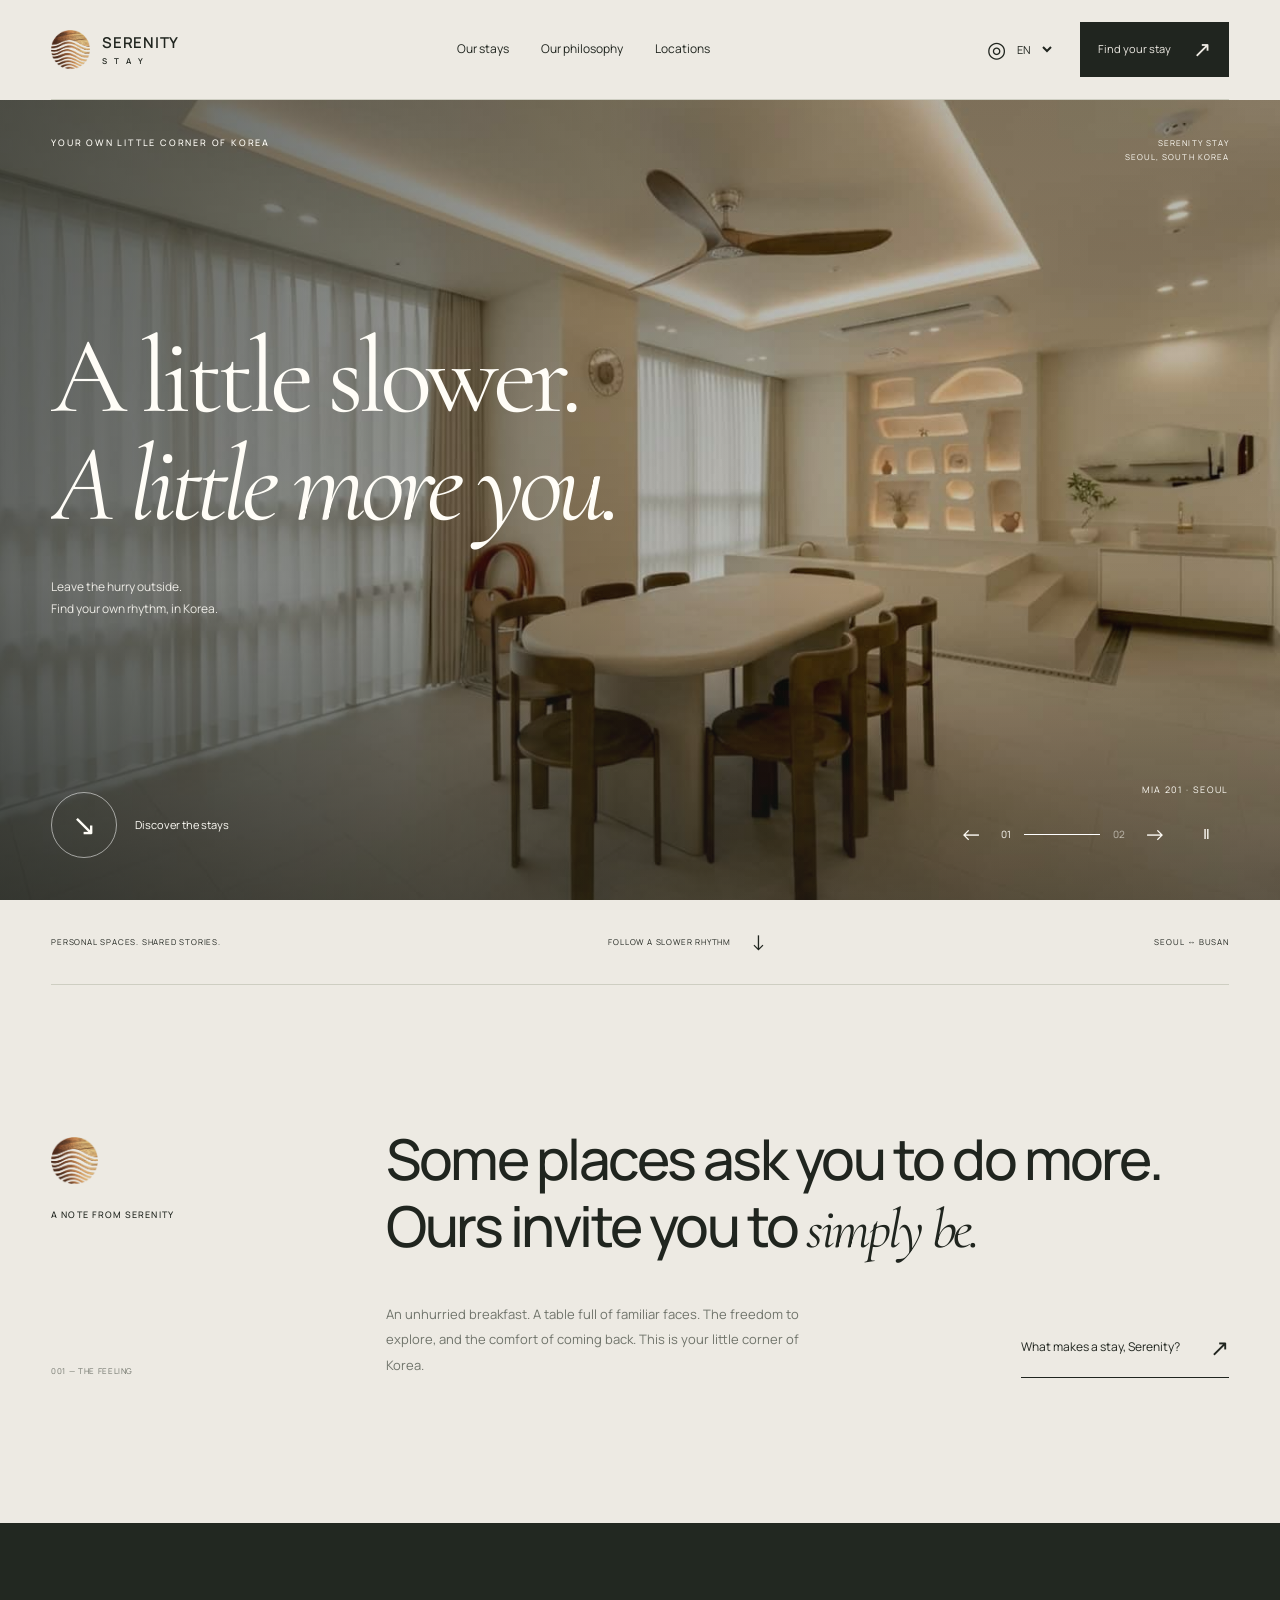
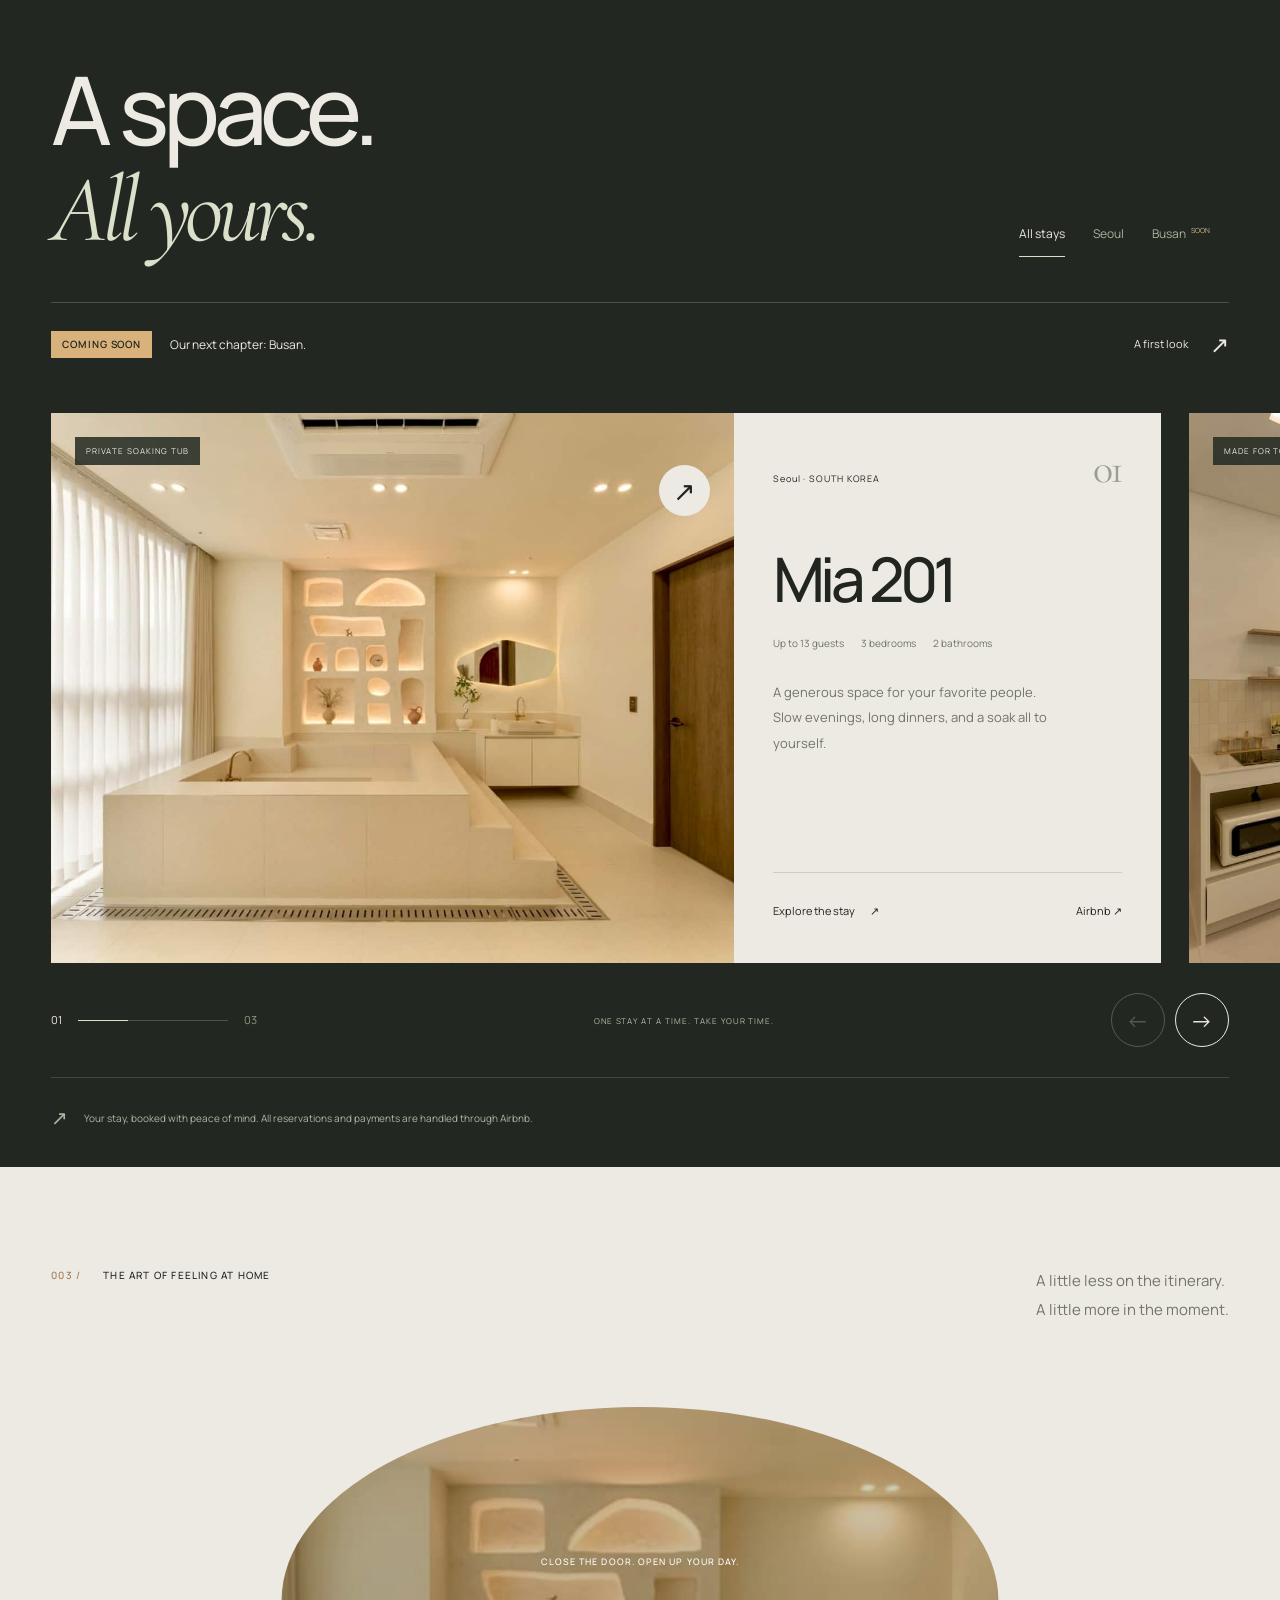
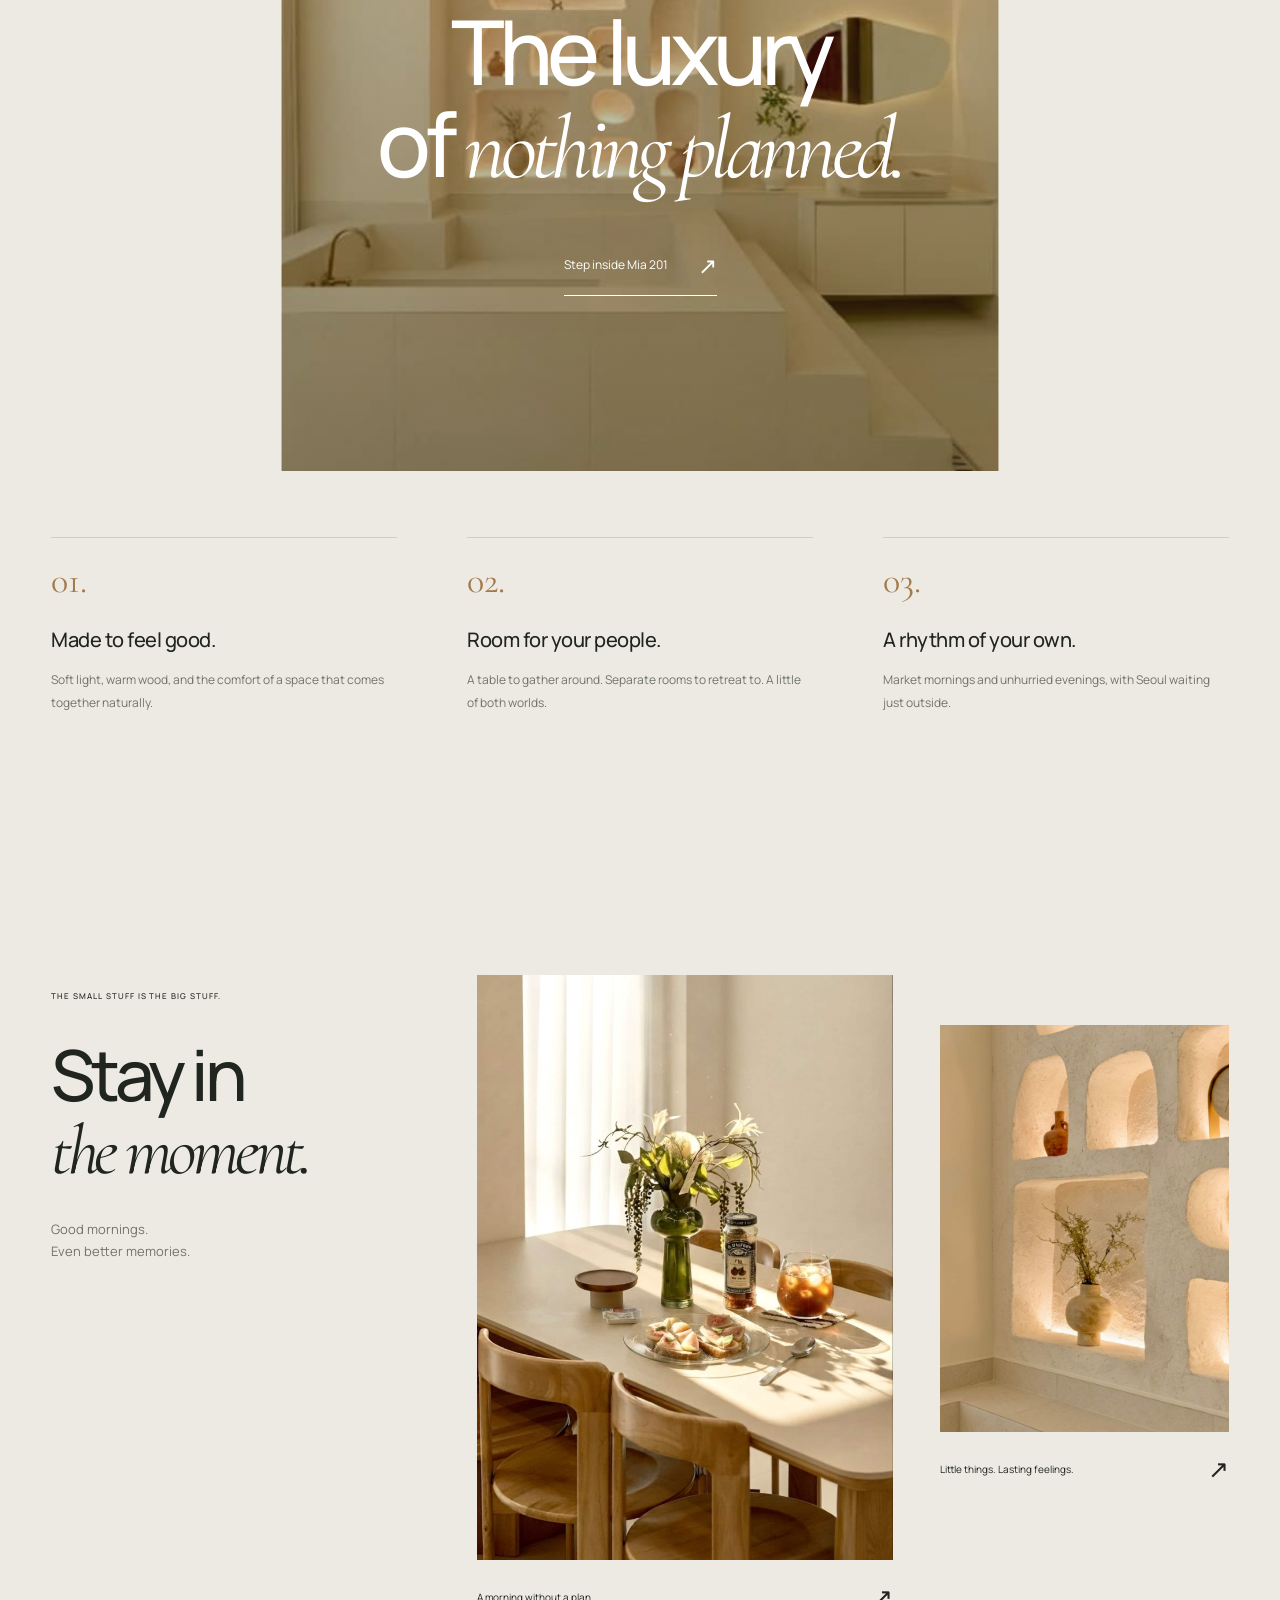
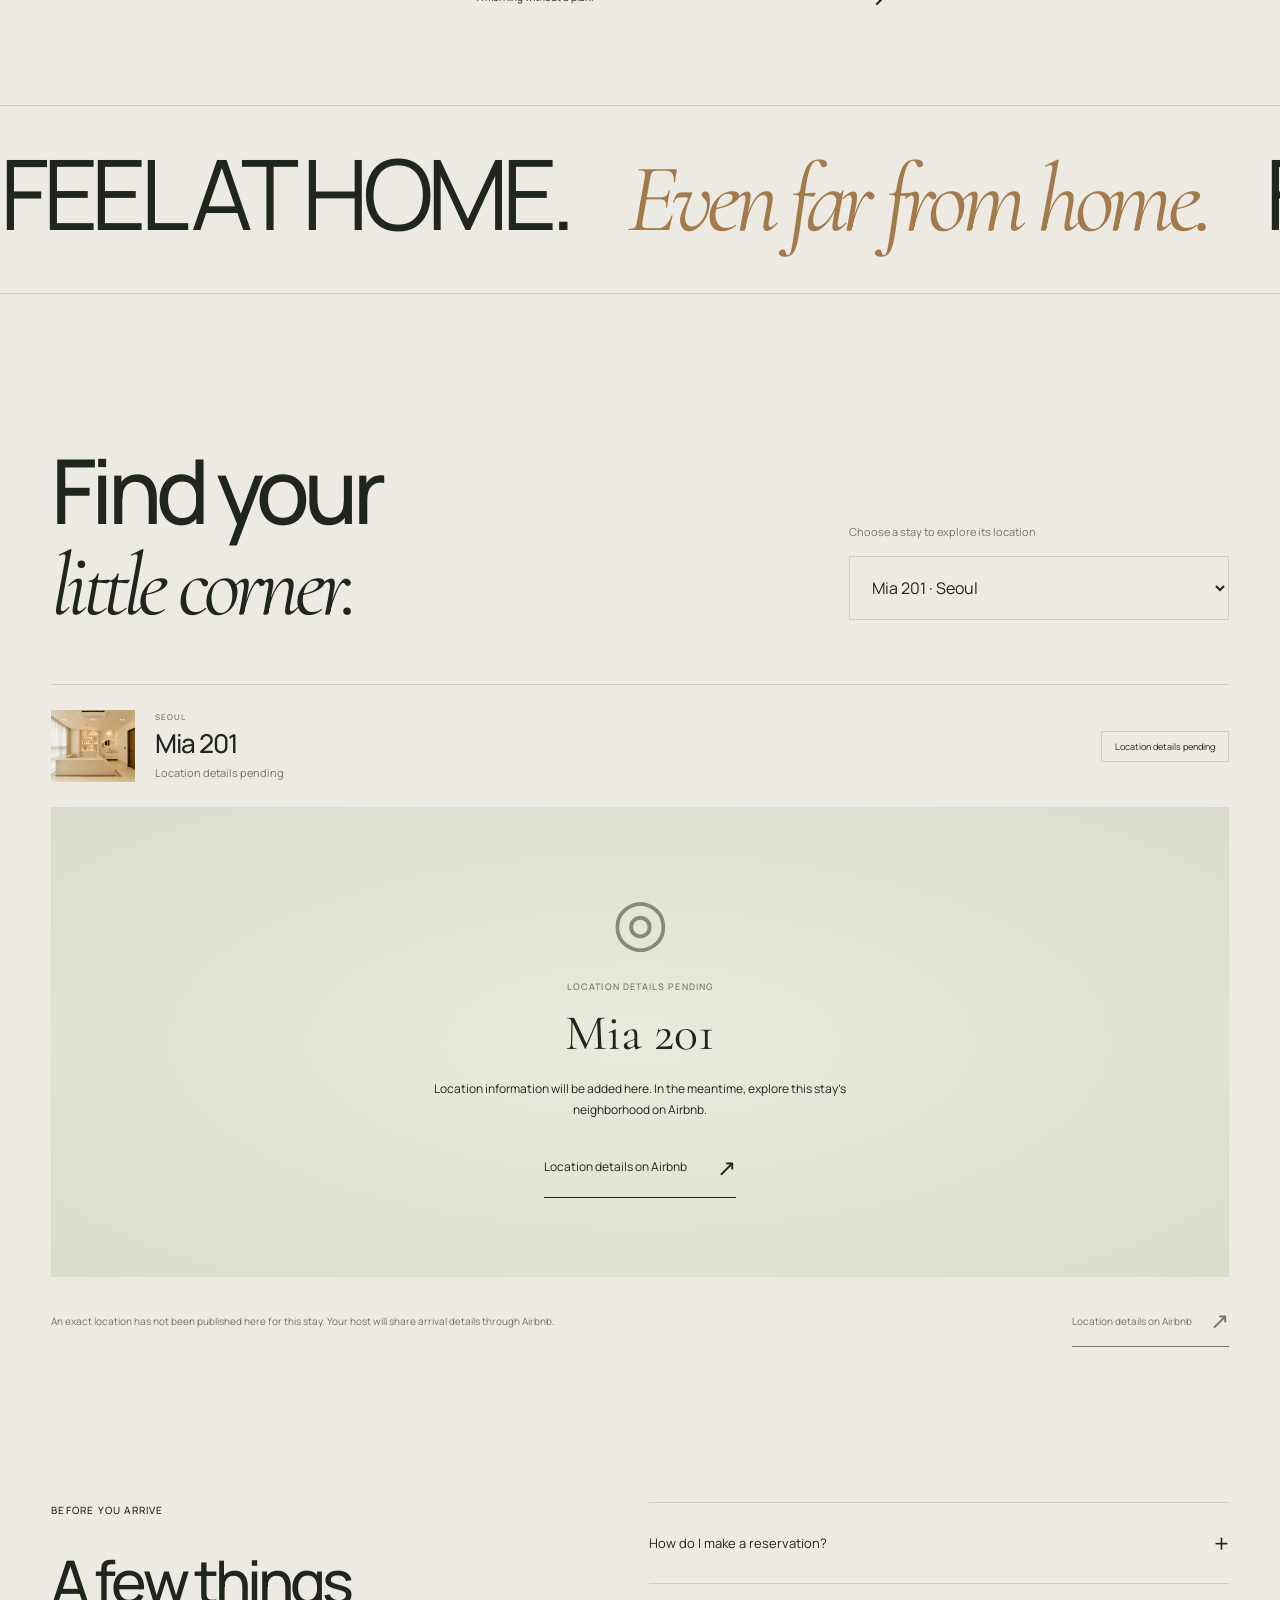
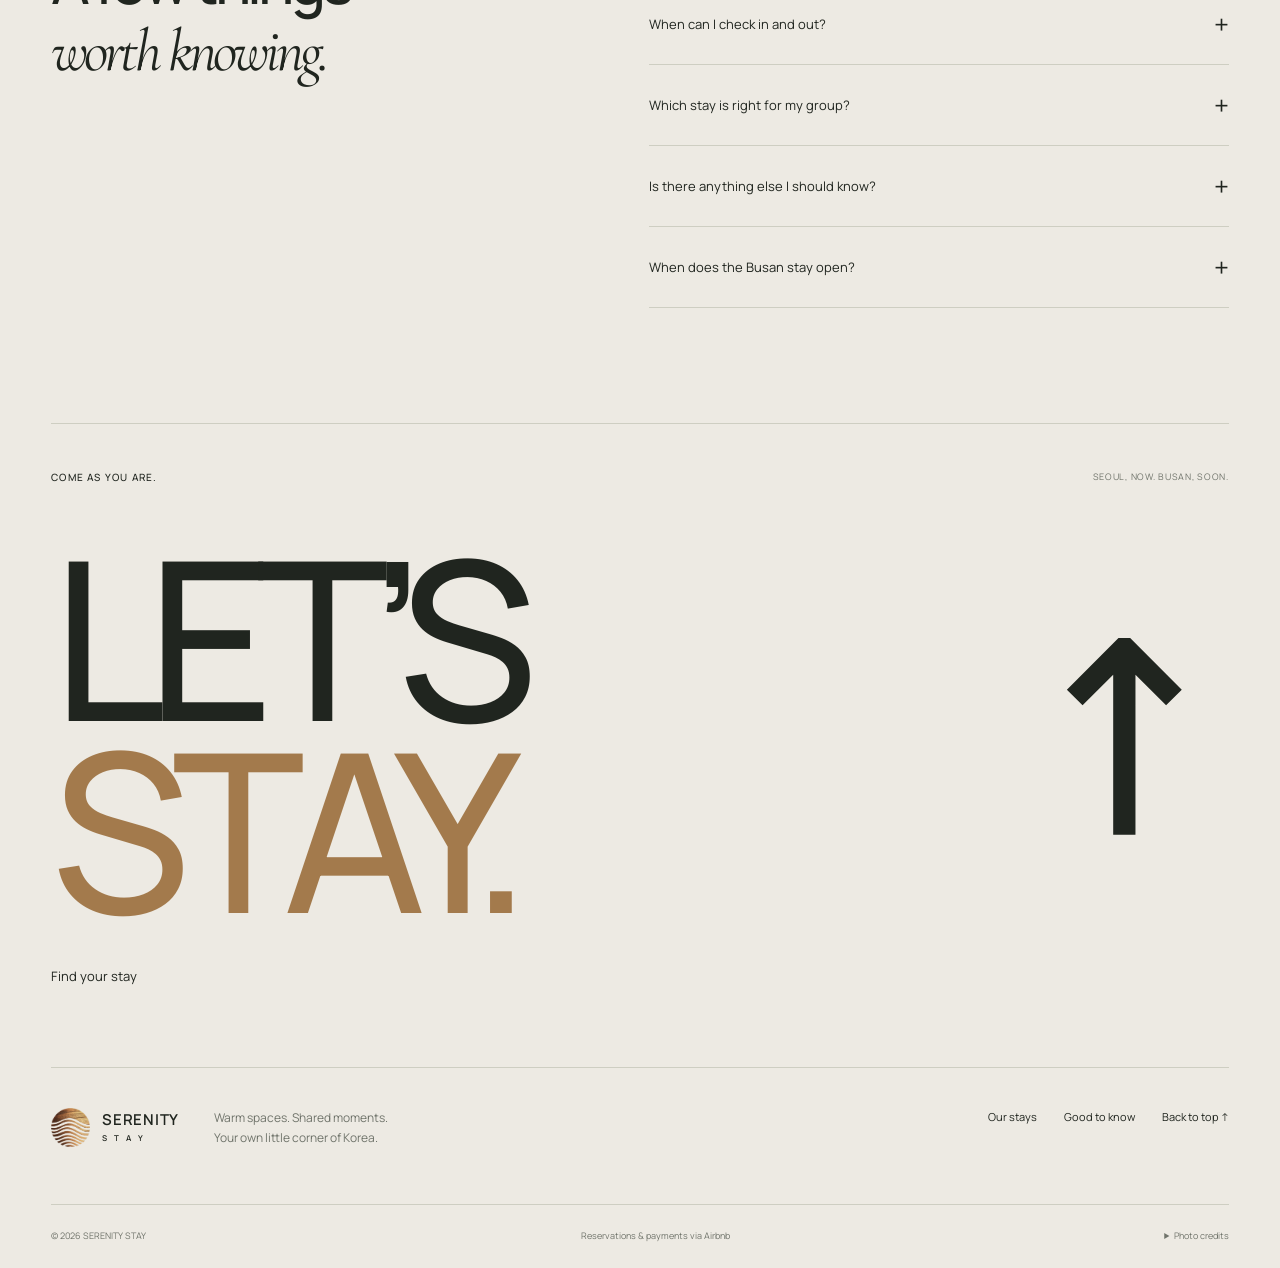
==== sample-02-serenity/index.html @ 78537a10 "샘플2" ====
<!doctype html>
<html lang="en">
<head>
  <meta charset="utf-8">
  <meta name="viewport" content="width=device-width, initial-scale=1">
  <meta name="theme-color" content="#edeae3">
  <title>Serenity Stay — A slower side of Korea</title>
  <meta name="description" content="Thoughtfully composed stays in Seoul. Discover Serenity Stay Mia 201 and Mia 202, with a new chapter in Busan coming soon. Book through Airbnb.">
  <meta property="og:title" content="Serenity Stay — A slower side of Korea">
  <meta property="og:description" content="Warm spaces. Shared moments. Your own little corner of Korea.">
  <meta property="og:type" content="website">
  <link rel="icon" type="image/png" href="assets/logo-wood.png">
  <link rel="stylesheet" href="assets/fonts.css">
  <link rel="stylesheet" href="styles.css?v=4">
  <link rel="preload" as="image" href="assets/mia-201-02.jpg" fetchpriority="high">
  <script src="content.js?v=4" defer></script>
  <script src="app.js?v=4" defer></script>
</head>
<body>
  <a class="skip-link" href="#main" data-i18n="skip">Skip to content</a>
  <header class="site-header shell">
    <a class="brand" href="#" aria-label="Serenity Stay home">
      <img src="assets/logo-wood.png" alt="" width="45" height="45">
      <span>SERENITY<span class="brand-sub">S T A Y</span></span>
    </a>
    <nav class="desktop-nav" aria-label="Main navigation">
      <a href="#stays" data-i18n="navStays">Our stays</a>
      <a href="#philosophy" data-i18n="navStory">Our philosophy</a>
      <a href="#neighborhood" data-i18n="navArea">The neighborhood</a>
    </nav>
    <div class="header-actions">
      <label class="language-switch"><span class="sr-only" data-i18n="language">Language</span><span aria-hidden="true">◎</span><select id="language" aria-label="Language"><option value="en">EN</option><option value="zh">中文</option><option value="ko">KR</option></select></label>
      <a class="button button-dark header-book" href="#stays"><span data-i18n="findStay">Find your stay</span><span aria-hidden="true">↗</span></a>
      <button class="menu-toggle icon-button" aria-expanded="false" aria-controls="mobile-nav" data-i18n-aria="menu" aria-label="Open navigation"><span></span><span></span></button>
    </div>
  </header>
  <nav id="mobile-nav" class="mobile-nav shell" aria-label="Mobile navigation" hidden>
    <a href="#stays" data-i18n="navStays">Our stays</a><a href="#philosophy" data-i18n="navStory">Our philosophy</a><a href="#neighborhood" data-i18n="navArea">The neighborhood</a><a href="#questions" data-i18n="navInfo">Good to know</a>
  </nav>
  <main id="main">
    <section class="hero" data-scroll="hero" aria-label="Welcome to Serenity Stay" aria-roledescription="carousel">
      <div class="hero-stage">
        <div class="hero-media" id="hero-media"><img class="hero-image is-active" src="assets/mia-201-02.jpg" alt="Mia 201 dining room" width="1440" height="960" fetchpriority="high"></div>
        <div class="hero-shade" aria-hidden="true"></div>
        <div class="hero-content shell">
          <div class="hero-topline"><p class="eyebrow" data-i18n="heroLabel">YOUR OWN LITTLE CORNER OF KOREA</p><span class="hero-edition">SERENITY STAY<br>SEOUL, SOUTH KOREA</span></div>
          <div class="hero-copy"><h1 data-i18n="heroTitle"><span class="hero-line"><span>A little slower.</span></span><span class="hero-line"><span><em>A little more you.</em></span></span></h1><p data-i18n="heroIntro">Leave the hurry outside.<br>Find your own rhythm, in Korea.</p></div>
          <div class="hero-bottom"><a class="round-link" href="#stays"><span class="round-arrow" aria-hidden="true">↘</span><span data-i18n="exploreStays">Discover the stays</span></a><div class="hero-caption"><span class="hero-place" id="hero-place">MIA 201 · SEOUL</span><div class="hero-controls"><button id="hero-prev" class="icon-button" data-i18n-aria="previous" aria-label="Previous photograph">←</button><span class="slide-count"><span id="hero-current">01</span><span class="slide-line" aria-hidden="true"><span id="hero-progress"></span></span><span id="hero-total">02</span></span><button id="hero-next" class="icon-button" data-i18n-aria="next" aria-label="Next photograph">→</button><button id="hero-pause" class="icon-button pause-button" aria-label="Pause slideshow" aria-pressed="false">Ⅱ</button></div></div></div>
        </div>
      </div>
      <div class="hero-baseline shell"><span data-i18n="heroFootnote">PERSONAL SPACES. SHARED STORIES.</span><a class="scroll-cue" href="#welcome"><span data-i18n="scroll">FOLLOW A SLOWER RHYTHM</span><span aria-hidden="true">↓</span></a><span>SEOUL ↔ BUSAN</span></div>
    </section>

    <section id="welcome" class="introduction shell" data-scroll="reading">
      <div class="intro-index"><img src="assets/logo-wood.png" alt="" width="50" height="50"><p class="eyebrow" data-i18n="welcomeLabel">A NOTE FROM SERENITY</p><span class="fine-index">001 — THE FEELING</span></div>
      <div><h2 class="reading-title" data-i18n="welcomeTitle">Some places ask you to do more.<br>Ours invite you to <em>simply be.</em></h2><div class="intro-bottom reveal"><p data-i18n="welcomeCopy">An unhurried breakfast. A table full of familiar faces. The freedom to explore, and the comfort of coming back. This is your little corner of Korea.</p><a class="text-link" href="#philosophy"><span data-i18n="meetSerenity">What makes a stay, Serenity?</span><span aria-hidden="true">↗</span></a></div></div>
    </section>

    <section id="stays" class="collection">
      <div class="collection-heading shell"><div class="reveal"><p class="eyebrow"><span class="section-number">002 /</span><span data-i18n="collectionLabel">THE STAY INDEX</span></p><h2 data-i18n="collectionTitle">A space.<br><em>All yours.</em></h2></div><div class="collection-aside reveal"><p data-i18n="collectionCopy">Choose a place. Picture your days.<br>Let the next story begin.</p><div class="filters" role="group" aria-label="Filter stays by city"><button data-filter="all" class="is-active" aria-pressed="true" data-i18n="allStays">All stays</button><button data-filter="seoul" aria-pressed="false" data-i18n="seoul">Seoul</button><button data-filter="busan" aria-pressed="false"><span data-i18n="busan">Busan</span><sup data-i18n="soonShort">SOON</sup></button></div></div></div>
      <div class="chapter-notice shell"><span class="chapter-status" data-i18n="comingSoon">Coming soon</span><span data-i18n="busanAnnouncement">Our next chapter: Busan.</span><button id="view-busan"><span data-i18n="previewBusan">A first look</span><span aria-hidden="true">↗</span></button></div>
      <div id="stay-grid" class="stay-rail" tabindex="0" role="region" data-i18n-aria="stayRail" aria-label="Explore stays. Swipe or use arrow keys."></div>
      <div class="rail-footer shell"><div class="rail-position"><span id="rail-current">01</span><span class="rail-progress" aria-hidden="true"><span id="rail-progress-fill"></span></span><span id="rail-total">03</span></div><p data-i18n="railHint">ONE STAY AT A TIME. TAKE YOUR TIME.</p><div class="rail-controls"><button id="stay-prev" class="round-control" data-i18n-aria="previousStay" aria-label="Previous stay">←</button><button id="stay-next" class="round-control" data-i18n-aria="nextStay" aria-label="Next stay">→</button></div></div>
      <p id="filter-status" class="sr-only" role="status"></p>
      <noscript><p class="shell">Explore and reserve on Airbnb: <a href="https://www.airbnb.co.kr/rooms/1726477983734680758">Mia 201</a> · <a href="https://www.airbnb.co.kr/rooms/1726520220054341394">Mia 202</a>. Busan is coming soon.</p></noscript>
      <div class="collection-note shell"><span aria-hidden="true">↗</span><p data-i18n="bookingNote">Your stay, booked with peace of mind. All reservations and payments are handled through Airbnb.</p></div>
    </section>

    <section id="philosophy" class="philosophy">
      <div class="philosophy-heading shell reveal"><p class="eyebrow"><span class="section-number">003 /</span><span data-i18n="storyLabel">THE ART OF FEELING AT HOME</span></p><p data-i18n="storyCopy">A little less on the itinerary.<br>A little more in the moment.</p></div>
      <div class="portal-stage" data-scroll="portal"><div class="portal-visual"><img src="assets/mia-201-01.jpg" alt="Private soaking tub and softly lit alcoves at Mia 201" loading="lazy" width="1440" height="960"><div class="portal-shade"></div><div class="portal-copy"><p class="eyebrow" data-i18n="ritualCaption">CLOSE THE DOOR. OPEN UP YOUR DAY.</p><h2 data-i18n="storyTitle">The luxury<br>of <em>nothing planned.</em></h2><button class="text-link" data-open-stay="mia201" data-photo="1"><span data-i18n="stepInside">Step inside Mia 201</span><span aria-hidden="true">↗</span></button></div></div></div>
      <div class="values shell"><article class="reveal"><span class="value-number">01.</span><h3 data-i18n="value1">Made to feel good.</h3><p data-i18n="value1Copy">Soft light, warm wood, and the comfort of a space that comes together naturally.</p></article><article class="reveal"><span class="value-number">02.</span><h3 data-i18n="value2">Room for your people.</h3><p data-i18n="value2Copy">A table to gather around. Separate rooms to retreat to. A little of both worlds.</p></article><article class="reveal"><span class="value-number">03.</span><h3 data-i18n="value3">A rhythm of your own.</h3><p data-i18n="value3Copy">Market mornings and unhurried evenings, with Seoul waiting just outside.</p></article></div>
    </section>

    <section class="moments shell" data-scroll="moments"><div class="moment-text reveal"><p class="eyebrow" data-i18n="detailsLabel">THE SMALL STUFF IS THE BIG STUFF.</p><h2 data-i18n="detailsTitle">Stay in<br><em>the moment.</em></h2><p data-i18n="detailsCopy">Good mornings.<br>Even better memories.</p></div><button class="moment-photo moment-one" data-open-stay="mia202" data-photo="2"><span class="moment-frame"><img src="assets/mia-202-03.jpg" alt="Flowers and breakfast on the wooden table at Mia 202" loading="lazy" width="960" height="1440"></span><span class="moment-caption"><span data-i18n="detail1">A morning without a plan.</span><span aria-hidden="true">↗</span></span></button><button class="moment-photo moment-two" data-open-stay="mia201" data-photo="4"><span class="moment-frame"><img src="assets/mia-201-06.jpg" alt="Warmly lit ceramics at Mia 201" loading="lazy" width="960" height="1440"></span><span class="moment-caption"><span data-i18n="detail3">Little things. Lasting feelings.</span><span aria-hidden="true">↗</span></span></button></section>

    <div class="word-ribbon" data-scroll="ribbon" aria-hidden="true"><div>FEEL AT HOME. <em>Even far from home.</em> FEEL AT HOME.</div></div>

    <section id="neighborhood" class="neighborhood shell">
      <div class="area-heading reveal"><p class="eyebrow"><span class="section-number">004 /</span><span data-i18n="areaLabel">A NEIGHBORHOOD FOR EVERY STAY</span></p><h2 data-i18n="areaTitle">Find your<br><em>little corner.</em></h2><div class="map-selection"><label for="map-stay" data-i18n="chooseMapStay">Choose a stay to explore its location</label><select id="map-stay" aria-controls="map-details"></select></div></div>
      <div id="map-details">
        <div class="map-overview"><div class="map-identity"><img id="map-stay-photo" src="assets/mia-201-01.jpg" alt="" width="84" height="72" loading="lazy"><div><p id="map-city" class="eyebrow"></p><h3 id="map-stay-name"></h3><p id="map-address"></p></div></div><span id="map-precision" class="map-precision"></span></div>
        <div class="map-card">
          <div id="naver-map" class="naver-map" role="region" aria-label="Stay location on Naver Map" hidden></div>
          <div id="map-fallback" class="map-fallback"><span class="map-symbol" aria-hidden="true">◎</span><p id="map-fallback-label" class="eyebrow"></p><h3 id="map-fallback-title"></h3><p id="map-status" role="status"></p><a id="map-fallback-link" class="text-link" href="#" target="_blank" rel="noopener noreferrer" hidden><span></span><span aria-hidden="true">↗</span></a></div>
          <div class="map-caption"><p id="map-note" role="status"></p><a id="map-external-link" class="text-link" href="#" target="_blank" rel="noopener noreferrer" hidden><span></span><span aria-hidden="true">↗</span></a></div>
        </div>
      </div>
    </section>
    <section id="questions" class="questions shell section-space"><div class="reveal"><p class="eyebrow" data-i18n="faqLabel">BEFORE YOU ARRIVE</p><h2 data-i18n="faqTitle">A few things<br><em>worth knowing.</em></h2></div><div class="faq-list reveal"><details><summary><span data-i18n="q1">How do I make a reservation?</span><span aria-hidden="true">+</span></summary><p data-i18n="a1">Choose your stay and follow the link to Airbnb. You'll find live availability, the full price, and cancellation terms there. Your reservation and payment are completed on Airbnb.</p></details><details><summary><span data-i18n="q2">When can I check in and out?</span><span aria-hidden="true">+</span></summary><p data-i18n="a2">Check-in is from 4 PM, and check-out is by 11 AM. Both Seoul stays offer self check-in. Your host will share arrival instructions through Airbnb.</p></details><details><summary><span data-i18n="q3">Which stay is right for my group?</span><span aria-hidden="true">+</span></summary><p data-i18n="a3">Mia 201 has 3 bedrooms, 2 bathrooms, and a private soaking tub, for up to 13 guests. Mia 202 has 2 bedrooms and 2 bathrooms, for up to 7 guests. Confirm the guest count and applicable extra-person fees on Airbnb.</p></details><details><summary><span data-i18n="q4">Is there anything else I should know?</span><span aria-hidden="true">+</span></summary><p data-i18n="a4">Our Seoul stays are smoke-free and do not allow pets or parties. Please keep noise down after 9 PM. You can find the complete house rules and contact the host on the Airbnb listing.</p></details><details><summary><span data-i18n="q5">When does the Busan stay open?</span><span aria-hidden="true">+</span></summary><p data-i18n="a5">Our Busan chapter is still taking shape. An opening date and reservation link will be added here when they're ready.</p></details></div></section>

    <section class="closing shell" data-scroll="closing"><div class="closing-top"><p class="eyebrow" data-i18n="closingLabel">COME AS YOU ARE.</p><p data-i18n="closingNote">SEOUL, NOW. BUSAN, SOON.</p></div><a class="closing-link" href="#stays"><h2 data-i18n="closingTitle">LET’S<br><em>STAY.</em></h2><span class="closing-arrow" aria-hidden="true">↗</span></a><span class="closing-subtitle" data-i18n="findStay">Find your stay</span></section>
  </main>  <footer class="site-footer shell"><div class="footer-top"><a class="brand" href="#" aria-label="Serenity Stay home"><img src="assets/logo-wood.png" alt="" width="45" height="45"><span>SERENITY<span class="brand-sub">S T A Y</span></span></a><p data-i18n="footerCopy">Warm spaces. Shared moments.<br>Your own little corner of Korea.</p><nav aria-label="Footer"><a href="#stays" data-i18n="navStays">Our stays</a><a href="#questions" data-i18n="navInfo">Good to know</a><a href="#" class="back-top"><span data-i18n="backTop">Back to top</span> ↑</a></nav></div><div class="footer-bottom"><span>© <span id="year">2026</span> SERENITY STAY</span><span data-i18n="footerBooking">Reservations & payments via Airbnb</span><details class="photo-credits"><summary data-i18n="photoCredits">Photo credits</summary><p>Gwangan Bridge — The Big Cat, 2007. <a href="https://commons.wikimedia.org/wiki/File:Gwangan_Bridge_from_Igidae_Park.jpg" target="_blank" rel="noopener noreferrer">Wikimedia Commons</a> · <a href="https://creativecommons.org/licenses/by/2.0/" target="_blank" rel="noopener noreferrer">CC BY 2.0</a>. Cropped for layout; destination photograph.</p></details></div></footer>

  <dialog id="stay-dialog" aria-labelledby="dialog-title">
    <div class="dialog-shell">
      <div class="dialog-top"><span class="eyebrow">THE STAY BOOK / <span id="dialog-location">SEOUL</span></span><form method="dialog"><button class="icon-button dialog-close" data-i18n-aria="close" aria-label="Close stay details">×</button></form></div>
      <div class="dialog-layout">
        <div class="dialog-gallery">
          <div class="gallery-stage"><img id="dialog-photo" src="assets/mia-201-02.jpg" alt="" width="1440" height="960"></div>
          <div class="gallery-controls"><button id="gallery-prev" class="icon-button" data-i18n-aria="previous" aria-label="Previous photograph">←</button><p id="gallery-caption" aria-live="polite"></p><button id="gallery-next" class="icon-button" data-i18n-aria="next" aria-label="Next photograph">→</button></div>
          <div id="gallery-thumbs" class="gallery-thumbs" role="group" data-i18n-aria="photoGallery" aria-label="Stay photographs"></div>
        </div>
        <div class="dialog-copy">
          <div class="dialog-heading"><p class="eyebrow" id="dialog-eyebrow"></p><h2 id="dialog-title"></h2><div id="dialog-facts" class="dialog-facts"></div></div>
          <div class="detail-tabs" role="tablist" data-i18n-aria="stayInformation" aria-label="Stay information">
            <button id="tab-overview" role="tab" aria-controls="panel-overview" aria-selected="true" data-tab="overview" data-i18n="tabOverview">Overview</button>
            <button id="tab-rooms" role="tab" aria-controls="panel-rooms" aria-selected="false" tabindex="-1" data-tab="rooms" data-i18n="tabRooms">Rooms</button>
            <button id="tab-amenities" role="tab" aria-controls="panel-amenities" aria-selected="false" tabindex="-1" data-tab="amenities" data-i18n="tabAmenities">Amenities</button>
            <button id="tab-guide" role="tab" aria-controls="panel-guide" aria-selected="false" tabindex="-1" data-tab="guide" data-i18n="tabGuide">Good to know</button>
          </div>
          <div class="detail-content">
            <section id="panel-overview" role="tabpanel" aria-labelledby="tab-overview" tabindex="0"><h3 id="dialog-headline"></h3><p id="dialog-description"></p><div id="dialog-highlights" class="detail-highlights"></div><p class="detail-note" id="dialog-area-description"></p></section>
            <section id="panel-rooms" role="tabpanel" aria-labelledby="tab-rooms" tabindex="0" hidden><h3 data-i18n="roomsTitle">A little room for everyone.</h3><div id="dialog-rooms" class="room-list"></div><p class="detail-note" data-i18n="beddingNote"></p></section>
            <section id="panel-amenities" role="tabpanel" aria-labelledby="tab-amenities" tabindex="0" hidden><h3 data-i18n="amenitiesTitle">Settle right in.</h3><ul id="dialog-amenities" class="amenities"></ul><div id="dialog-equipment" class="detail-highlights"></div></section>
            <section id="panel-guide" role="tabpanel" aria-labelledby="tab-guide" tabindex="0" hidden><div class="arrival-times"><div><span data-i18n="checkInLabel">CHECK-IN</span><strong>16:00</strong></div><div><span data-i18n="checkOutLabel">CHECK-OUT</span><strong>11:00</strong></div></div><p data-i18n="arrivalGuide"></p><h3 data-i18n="houseRulesTitle">A thoughtful stay.</h3><ul class="house-rules"><li data-i18n="ruleQuiet"></li><li data-i18n="ruleSmoke"></li><li data-i18n="ruleCooking"></li><li data-i18n="ruleSecurity"></li></ul><div class="dialog-location-guide"><h3 data-i18n="locationHeading">Your location</h3><p id="dialog-address"></p><p class="detail-note" id="dialog-location-note"></p><button id="dialog-show-map" class="text-link"><span data-i18n="viewStayLocation">View this stay’s location</span><span aria-hidden="true">↗</span></button></div></section>
          </div>
          <div class="dialog-booking"><a id="dialog-book" class="button button-dark" href="https://www.airbnb.co.kr/rooms/1726477983734680758" target="_blank" rel="noopener noreferrer"><span data-i18n="bookAirbnb">Check availability on Airbnb</span><span aria-hidden="true">↗</span></a><p class="booking-disclaimer" data-i18n="dialogNote">Opens Airbnb in a new tab. Final prices, guest limits, availability, and house rules are confirmed there.</p></div>
        </div>
      </div>
    </div>
  </dialog>
</body>
</html>
---- sample-02-serenity/assets/fonts.css ----
@font-face {
  font-family: 'Cormorant Garamond';
  font-style: italic;
  font-weight: 400;
  font-display: swap;
  src: url(font-0.ttf) format('truetype');
}
@font-face {
  font-family: 'Cormorant Garamond';
  font-style: normal;
  font-weight: 400;
  font-display: swap;
  src: url(font-1.ttf) format('truetype');
}
@font-face {
  font-family: 'Manrope';
  font-style: normal;
  font-weight: 400;
  font-display: swap;
  src: url(font-2.ttf) format('truetype');
}
@font-face {
  font-family: 'Manrope';
  font-style: normal;
  font-weight: 500;
  font-display: swap;
  src: url(font-3.ttf) format('truetype');
}
@font-face {
  font-family: 'Manrope';
  font-style: normal;
  font-weight: 600;
  font-display: swap;
  src: url(font-4.ttf) format('truetype');
}
---- sample-02-serenity/styles.css ----
@charset "UTF-8";
:root {
  --paper:#edeae3; --ink:#20251f; --muted:#70746b; --line:#cecec2; --gold:#a37a4c;
  --dark:#222821; --cream:#dbe0cb; --serif:'Cormorant Garamond',Georgia,'Songti SC',serif;
  --sans:Manrope,-apple-system,BlinkMacSystemFont,'PingFang SC','Malgun Gothic',sans-serif;
  --ease:cubic-bezier(.22,1,.36,1); --gutter:clamp(24px,4vw,72px);
}
* { box-sizing:border-box; }
html { scroll-behavior:smooth; scroll-padding-top:28px; }
body { margin:0; color:var(--ink); background:var(--paper); font:14px/1.7 var(--sans); -webkit-font-smoothing:antialiased; }
body:has(dialog[open]) { overflow:hidden; }
button,select { color:inherit; font:inherit; }
button { cursor:pointer; background:none; border:0; }
button:disabled { cursor:default; }
a { color:inherit; text-decoration:none; }
a,button,select { -webkit-tap-highlight-color:transparent; touch-action:manipulation; }
a:focus-visible,button:focus-visible,select:focus-visible,summary:focus-visible,[tabindex]:focus-visible { outline:2px solid var(--gold); outline-offset:5px; }
img { display:block; width:100%; height:auto; }
h1,h2,h3,p,figure { margin:0; }
h1,h2,h3 { font-weight:500; }
h1,h2 { line-height:1; letter-spacing:-.065em; }
h2 { font-size:clamp(54px,6.6vw,104px); }
em { font-family:var(--serif); font-weight:400; }
[hidden] { display:none!important; }
::selection { background:var(--cream); color:var(--ink); }
.shell { width:calc(100% - var(--gutter)*2); max-width:1440px; margin-inline:auto; }
.eyebrow { font-size:10px; line-height:1.6; font-weight:500; letter-spacing:.12em; text-transform:uppercase; }
.section-number { margin-right:22px; color:var(--gold); }
.sr-only,.skip-link:not(:focus) { position:absolute; width:1px; height:1px; overflow:hidden; clip-path:inset(50%); white-space:nowrap; }
.skip-link:focus { display:block; padding:16px; color:var(--paper); background:var(--ink); }
.icon-button { display:grid; place-items:center; min-width:44px; min-height:44px; padding:5px; font-size:22px; transition:transform .35s,color .35s; }
.icon-button:hover { transform:translateX(3px); color:var(--gold); }
.button { display:inline-flex; align-items:center; justify-content:space-between; gap:35px; min-height:50px; padding:14px 23px; font-size:12px; transition:background .3s; }
.button span:last-child { font-size:22px; transition:transform .35s var(--ease); }
.button:hover span:last-child { transform:translate(4px,-4px); }
.button-dark { color:var(--paper); background:var(--ink); }
.button-dark:hover { background:#454e3d; }
.text-link { display:inline-flex; align-items:center; justify-content:space-between; gap:30px; border-bottom:1px solid currentColor; padding:10px 0; font-size:12px; }
.text-link span:last-child { font-size:23px; transition:transform .4s; }
.text-link:hover span:last-child { transform:translate(4px,-4px); }
.round-control { display:grid; place-items:center; width:54px; height:54px; border:1px solid currentColor; border-radius:50%; font-size:23px; transition:color .3s,background .3s,opacity .3s; }
.round-control:hover:not(:disabled) { background:var(--paper); color:var(--ink); }
.round-control:disabled { opacity:.25; }
/* The masthead remains in the document flow on every screen. */
.site-header { display:flex; align-items:center; justify-content:space-between; gap:30px; min-height:100px; border-bottom:1px solid var(--line); }
.brand { display:inline-flex; align-items:center; gap:12px; flex-shrink:0; }
.brand img { width:39px; height:39px; object-fit:contain; mix-blend-mode:multiply; }
.brand>span { font-size:15px; font-weight:600; line-height:1; letter-spacing:.05em; }
.brand-sub { display:block; margin-top:7px; font-size:8px; letter-spacing:.3em; }
.desktop-nav { display:flex; gap:32px; font-size:12px; }
.desktop-nav a { padding-block:10px; }
.desktop-nav a:hover { color:var(--gold); }
.header-actions { display:flex; align-items:center; gap:25px; }
.language-switch { display:flex; align-items:center; gap:7px; }
.language-switch>span:not(.sr-only) { font-size:22px; }
.language-switch select { background:none; border:0; min-height:44px; font-size:11px; cursor:pointer; }
.header-book { font-size:11px; min-height:43px; padding:9px 18px; gap:22px; }
.menu-toggle { display:none; }
.mobile-nav { border-bottom:1px solid var(--line); padding-block:12px 24px; }
.mobile-nav a { display:block; padding:12px 0; }
/* Media, shade and content share a Grid cell; no positioned hero elements. */
.hero { --hero:0; }
.hero-stage { display:grid; min-height:max(640px,calc(100svh - 100px)); overflow:hidden; color:#fffdf7; background:#746653; clip-path:inset(calc(var(--hero)*3%) calc(var(--hero)*4%) 0 round calc(var(--hero)*5px)); }
.hero-media,.hero-shade,.hero-content { grid-area:1/1; min-width:0; min-height:0; }
.hero-media { display:grid; contain:size; overflow:hidden; transform:translateY(calc(var(--hero)*80px)) scale(calc(1.05 + var(--hero)*.06)); }
.hero-image,.hero-video { grid-area:1/1; width:100%; height:100%; min-height:0; object-fit:cover; object-position:center 56%; }
.hero-image { opacity:0; clip-path:inset(0 0 0 100%); transform:scale(1.085); transition:clip-path 1.7s var(--ease),opacity 1.5s ease,transform 8s linear; }
.hero-image.is-active { opacity:1; clip-path:inset(0); transform:scale(1); }
.hero-shade { z-index:1; background:linear-gradient(90deg,#161a16a8 0%,#1d221c38 65%),linear-gradient(0deg,#161a1680,transparent 40%,#161a1626); }
.hero-content { z-index:2; display:flex; flex-direction:column; justify-content:space-between; padding-block:36px 42px; gap:55px; }
.hero-topline { display:flex; align-items:flex-start; justify-content:space-between; gap:28px; }
.hero-topline>.eyebrow { font-size:9px; letter-spacing:.2em; }
.hero-edition { text-align:right; font-size:8px; line-height:1.7; letter-spacing:.13em; }
.hero-copy { margin-block:auto; transform:translateY(calc(var(--hero)*-90px)); opacity:calc(1 - var(--hero)*1.1); padding-block:38px; }
.hero h1 { font:400 clamp(76px,8.5vw,138px)/.96 var(--serif); letter-spacing:-.055em; }
.hero-line { display:block; overflow:hidden; padding:0 .05em .13em 0; margin-bottom:-.1em; }
.hero-line>span { display:block; animation:hero-arrive 1.7s var(--ease) both; }
.hero-line:nth-child(2)>span { animation-delay:.18s; }
.hero-line em { font-weight:400; }
.hero-copy>p { margin-top:36px; font-size:12px; line-height:1.9; color:#fffdf7de; animation:soft-arrive 1.5s .55s var(--ease) both; }
.hero-bottom { display:flex; align-items:flex-end; justify-content:space-between; gap:30px; }
.round-link { display:flex; align-items:center; gap:18px; font-size:11px; }
.round-arrow { display:grid; place-items:center; width:66px; height:66px; border:1px solid #fff8; border-radius:50%; font-size:29px; transition:background .5s,color .5s,transform .6s var(--ease); }
.round-link:hover .round-arrow { color:var(--ink); background:var(--paper); transform:rotate(-45deg); }
.hero-caption { display:flex; flex-direction:column; align-items:flex-end; gap:13px; }
.hero-place { font-size:9px; letter-spacing:.15em; }
.hero-controls { display:flex; align-items:center; gap:8px; }
.hero-controls .icon-button:hover { color:white; }
.slide-count { display:flex; align-items:center; gap:13px; font-size:10px; }
.slide-count>span:last-child { opacity:.6; }
.slide-line { display:block; width:76px; height:1px; background:#fff5; }
.slide-line>span { display:block; height:100%; background:#fff; transform:scaleX(0); transform-origin:left; }
.pause-button { font-size:14px; }
.hero-baseline { display:flex; justify-content:space-between; align-items:center; gap:20px; padding-block:24px; font-size:8px; letter-spacing:.1em; border-bottom:1px solid var(--line); }
.scroll-cue { display:flex; align-items:center; gap:20px; }
.scroll-cue>span:last-child { display:block; font-size:21px; animation:scroll-invitation 2.6s ease-in-out infinite; }
@keyframes hero-arrive { from { transform:translateY(112%) rotate(3deg); filter:blur(4px); } to { transform:translateY(0) rotate(0); filter:blur(0); } }
@keyframes soft-arrive { from { opacity:0; transform:translateY(18px); } to { opacity:1; transform:translateY(0); } }
@keyframes scroll-invitation { 0%,100% { transform:translateY(-3px); } 50% { transform:translateY(4px); } }
/* One scroll position drives each effect, so reversing the scroll reverses its progress. */
.introduction { --reading:1; display:grid; grid-template-columns:minmax(0,.6fr) minmax(0,2fr); gap:7%; padding-block:140px 145px; }
.intro-index { display:flex; align-items:flex-start; flex-direction:column; padding-top:12px; gap:24px; }
.intro-index img { width:47px; height:47px; mix-blend-mode:multiply; }
.intro-index .eyebrow { font-size:9px; }
.fine-index { font-size:8px; letter-spacing:.08em; color:var(--muted); margin-top:auto; }
.reading-title { font-size:clamp(39px,4.4vw,70px); letter-spacing:-.045em; line-height:1.2; color:var(--ink); }
.reading-word { display:inline-block; opacity:clamp(.18,calc(var(--reading)*var(--words) - var(--word)),1); transform:translateY(calc((1 - clamp(0,calc(var(--reading)*var(--words) - var(--word)),1))*10px)); }
.reading-title em { letter-spacing:-.045em; }
.intro-bottom { display:flex; justify-content:space-between; align-items:flex-end; gap:40px; margin-top:38px; }
.intro-bottom>p { font-size:13px; line-height:1.95; color:var(--muted); max-width:420px; }
.intro-bottom .text-link { flex-shrink:0; }
.collection { background:var(--dark); color:var(--paper); padding-block:96px 32px; }
.collection-heading { display:flex; align-items:flex-end; justify-content:space-between; gap:40px; margin-bottom:55px; }
.collection-heading .eyebrow { margin-bottom:27px; }
.collection-heading h2 { font-size:clamp(64px,7.4vw,110px); }
.collection-heading h2 em { color:var(--cream); }
.collection-aside { max-width:350px; }
.collection-aside>p { font-size:13px; color:#c1c6b7; }
.filters { display:flex; gap:28px; margin-top:25px; }
.filters button { border-bottom:1px solid transparent; padding:12px 0; color:#a9b29d; font-size:12px; white-space:nowrap; }
.filters button.is-active { border-color:var(--cream); color:var(--paper); }
.filters sup { margin-left:5px; font-size:7px; color:#ceb991; }
/* Card basis is independent of property count. Extra properties extend the rail, never compress a card. */
.stay-rail { display:flex; gap:28px; overflow-x:auto; overscroll-behavior-x:contain; scroll-snap-type:x mandatory; scroll-padding-inline:var(--gutter); padding-inline:var(--gutter); scrollbar-width:none; }
.stay-rail::-webkit-scrollbar { display:none; }
.stay-card { flex:0 0 min(1170px,calc(100% - 68px)); min-width:0; display:grid; grid-template-columns:minmax(0,1.6fr) minmax(0,1fr); scroll-snap-align:start; color:var(--ink); background:var(--paper); }
.stay-photo { display:grid; min-width:0; min-height:550px; overflow:hidden; padding:0; text-align:left; background:#c9c2b2; }
.stay-photo>img { transform:scale(calc(1 + (1 - var(--focus,1))*.1)); grid-area:1/1; height:100%; min-height:0; object-fit:cover; transition:transform 1.1s var(--ease); }
.stay-photo:hover>img { transform:scale(1.045); }
.stay-image-ui { grid-area:1/1; display:flex; flex-direction:column; justify-content:space-between; align-items:flex-start; z-index:1; padding:24px; pointer-events:none; }
.stay-tag { color:var(--paper); background:#232a21d9; padding:7px 11px; font-size:8px; letter-spacing:.12em; }
.photo-arrow { align-self:flex-end; display:grid; place-items:center; width:51px; height:51px; color:var(--ink); background:var(--paper); border-radius:50%; font-size:27px; }
.destination-caption { font-size:10px; color:white; text-shadow:0 1px 9px #000b; }
.stay-info { display:flex; flex-direction:column; padding:35px 39px; min-width:0; }
.stay-meta { display:flex; align-items:baseline; justify-content:space-between; gap:15px; font-size:9px; letter-spacing:.1em; }
.stay-number { font:400 42px/1 var(--serif); letter-spacing:-.06em; color:#999e8e; }
.stay-title { margin-top:55px; }
.stay-title h3 { font-size:clamp(38px,4.8vw,70px); font-weight:500; letter-spacing:-.075em; line-height:1.1; }
.stay-specs { display:flex; flex-wrap:wrap; gap:8px 17px; margin-top:22px; font-size:10px; color:var(--muted); }
.stay-specs span { white-space:nowrap; }
.stay-description { font-size:13px; color:var(--muted); line-height:1.95; margin-top:28px; margin-bottom:30px; max-width:290px; }
.stay-bottom { display:flex; align-items:center; justify-content:space-between; flex-wrap:wrap; gap:15px; margin-top:auto; padding-top:21px; border-top:1px solid var(--line); font-size:11px; }
.stay-bottom button { display:flex; align-items:center; gap:15px; padding:8px 0; font-size:11px; }
.stay-bottom a { font-size:11px; }
.stay-bottom a:hover,.stay-bottom button:hover { color:var(--gold); }
.chapter-notice { display:flex; align-items:center; gap:18px; padding:16px 0; border-top:1px solid #ffffff30; margin-top:-10px; margin-bottom:27px; font-size:12px; }
.chapter-status { background:#d9b17b; color:#25271f; padding:5px 11px; font-size:10px; font-weight:600; text-transform:uppercase; letter-spacing:.09em; }
.chapter-notice>button { margin-left:auto; display:flex; gap:22px; align-items:center; font-size:11px; padding:6px 0; }
.chapter-notice>button>span:last-child { font-size:23px; }
.soon .stay-photo { color:var(--paper); }
.soon .stay-photo>img { filter:saturate(.55) brightness(.55); }
.soon .stay-image-ui { align-items:stretch; }
.soon .stay-tag { align-self:flex-start; background:none; padding:0; }
.soon-cover-title { display:flex; flex-direction:column; gap:18px; margin-block:auto; align-self:center; padding:28px 0; text-align:center; }
.soon-cover-title strong { font-size:clamp(42px,5.3vw,78px); font-weight:500; letter-spacing:-.065em; line-height:.95; }
.soon-cover-title small { font-size:10px; letter-spacing:.1em; }
.soon .stay-title { margin-top:25px; }
.soon-status { align-self:flex-start; display:inline-block; padding:6px 11px; background:var(--ink); color:var(--paper); font-size:10px; text-transform:uppercase; letter-spacing:.09em; margin-top:27px; }
.coming-label { display:flex; align-items:center; gap:9px; padding:8px 0; }
.coming-label:before { content:''; width:5px; height:5px; background:var(--gold); border-radius:50%; }
.rail-footer { display:flex; align-items:center; justify-content:space-between; gap:30px; padding-block:30px; }
.rail-footer>p { font-size:8px; color:#b3bba7; letter-spacing:.12em; }
.rail-position { display:flex; gap:16px; align-items:center; font-size:11px; }
.rail-position>span:last-child { color:#8e9983; }
.rail-progress { display:block; width:150px; height:1px; background:#ffffff30; }
.rail-progress>span { display:block; width:100%; height:100%; background:var(--cream); transform-origin:left; transform:scaleX(.3333); transition:transform .3s; }
.rail-controls { display:flex; gap:10px; }
.collection-note { display:flex; align-items:center; gap:16px; padding-top:23px; border-top:1px solid #ffffff25; font-size:10px; color:#aeb6a3; }
.collection-note>span { font-size:20px; }
.philosophy { padding-top:100px; }
.philosophy-heading { display:flex; align-items:flex-start; justify-content:space-between; gap:30px; padding-bottom:55px; }
.philosophy-heading>p:last-child { font-size:15px; line-height:1.9; color:var(--muted); max-width:280px; }
.portal-stage { --portal:1; width:100%; }
.portal-visual { display:grid; width:100%; aspect-ratio:1.85; min-height:480px; overflow:hidden; clip-path:inset(calc((1 - var(--portal))*4%) calc((1 - var(--portal))*22%) 0 round calc((1 - var(--portal))*46%) calc((1 - var(--portal))*46%) 0 0); }
.portal-visual>img,.portal-shade,.portal-copy { grid-area:1/1; min-height:0; min-width:0; }
.portal-visual>img { width:100%; height:100%; object-fit:cover; object-position:50% 58%; transform:scale(calc(1.22 - var(--portal)*.22)); }
.portal-shade { z-index:1; background:linear-gradient(180deg,#1f26142e,#1f261470); }
.portal-copy { z-index:2; display:flex; flex-direction:column; align-items:center; justify-content:center; color:#fff; text-align:center; padding:50px 25px; opacity:clamp(0,calc((var(--portal) - .25)*1.7),1); transform:translateY(calc((1 - var(--portal))*60px)); }
.portal-copy>.eyebrow { margin-bottom:36px; font-size:9px; }
.portal-copy h2 { font-size:clamp(60px,7vw,110px); line-height:1.03; letter-spacing:-.065em; }
.portal-copy .text-link { margin-top:40px; }
.values { display:grid; grid-template-columns:repeat(3,minmax(0,1fr)); gap:6%; padding-block:66px 75px; }
.values article { border-top:1px solid var(--line); padding-top:25px; }
.value-number { display:block; color:var(--gold); font:400 36px/1 var(--serif); margin-bottom:28px; }
.values h3 { font-size:20px; line-height:1.3; letter-spacing:-.025em; margin-bottom:16px; }
.values p { font-size:12px; line-height:1.9; color:var(--muted); max-width:340px; }
.moments { --moments:1; display:grid; grid-template-columns:1.05fr 1.15fr .8fr; gap:4%; align-items:start; padding-block:110px 150px; }
.moment-text { padding-top:90px; }
.moment-text .eyebrow { font-size:8px; margin-bottom:35px; max-width:230px; }
.moment-text h2 { font-size:clamp(44px,5.5vw,84px); line-height:1.03; }
.moment-text>p:last-child { margin-top:30px; font-size:13px; color:var(--muted); }
.moment-photo { padding:0; text-align:left; min-width:0; }
.moment-one { transform:translateY(calc((1 - var(--moments))*75px)); }
.moment-two { padding-top:190px; transform:translateY(calc((1 - var(--moments))*-65px)); }
.moment-frame { display:block; overflow:hidden; aspect-ratio:.71; }
.moment-frame img { width:100%; height:100%; object-fit:cover; transition:transform 1s var(--ease); }
.moment-photo:hover img { transform:scale(1.06); }
.moment-caption { display:flex; align-items:center; justify-content:space-between; gap:16px; font-size:10px; margin-top:16px; }
.moment-caption>span:last-child { font-size:25px; }
.word-ribbon { --ribbon:0; overflow:hidden; border-block:1px solid var(--line); padding-block:33px 40px; }
.word-ribbon>div { width:max-content; white-space:nowrap; font-size:clamp(52px,7.6vw,124px); letter-spacing:-.065em; line-height:1.1; transform:translateX(calc(-250px*var(--ribbon))); }
.word-ribbon em { margin-inline:45px; color:var(--gold); }
.neighborhood { padding-block:110px 95px; }
.area-heading { display:grid; grid-template-columns:1fr 1fr; gap:25px; align-items:end; margin-bottom:54px; }
.area-heading>.eyebrow { grid-column:1/-1; }
.area-heading h2 { font-size:clamp(58px,7vw,108px); }
.map-selection { width:min(100%,380px); justify-self:end; padding-bottom:10px; }
.map-selection label { display:block; color:var(--muted); font-size:11px; margin-bottom:15px; }
.map-selection select { width:100%; min-width:0; min-height:64px; border:1px solid var(--line); border-radius:0; padding:14px 18px; background:transparent; font-size:16px; cursor:pointer; }
.map-overview { display:flex; align-items:center; justify-content:space-between; gap:25px; border-top:1px solid var(--line); padding-block:25px; }
.map-identity { display:flex; align-items:center; gap:20px; min-width:0; }
.map-identity>img { width:84px; height:72px; object-fit:cover; flex-shrink:0; }
.map-identity>div { min-width:0; }
.map-identity .eyebrow { font-size:8px; color:var(--muted); margin-bottom:3px; }
.map-identity h3 { font-size:26px; line-height:1.3; letter-spacing:-.04em; }
.map-identity #map-address { font-size:11px; line-height:1.6; color:var(--muted); margin-top:4px; overflow-wrap:anywhere; }
.map-precision { border:1px solid var(--line); padding:7px 13px; font-size:9px; text-align:center; flex-shrink:0; }
.naver-map,.map-fallback { width:100%; height:470px; background:#e0e3d7; }
.map-fallback { display:flex; flex-direction:column; align-items:center; justify-content:center; padding:35px; text-align:center; background:radial-gradient(ellipse at center,#e9eade,#daddce); }
.map-symbol { color:#838b75; font-size:65px; line-height:1; margin-bottom:28px; }
.map-fallback>.eyebrow { font-size:9px; color:var(--muted); }
.map-fallback h3 { font:400 50px/1.1 var(--serif); margin-top:12px; }
.map-fallback>p:not(.eyebrow) { font-size:12px; margin:18px 0; max-width:430px; }
.map-caption { display:flex; justify-content:space-between; align-items:center; gap:30px; padding-top:19px; font-size:10px; color:var(--muted); }
.map-caption>.text-link { flex-shrink:0; font-size:10px; gap:18px; padding-block:5px; }
.map-caption>p { max-width:780px; }
.naver-area-label { width:190px; text-align:center; padding:10px 15px; color:var(--paper); background:var(--ink); font:12px var(--sans); overflow-wrap:anywhere; }
.naver-area-label small { display:block; font-size:9px; opacity:.8; margin-top:4px; }
.questions { display:grid; grid-template-columns:minmax(0,1fr) minmax(0,1.15fr); gap:8%; padding-block:60px 115px; }
.questions .eyebrow { margin-bottom:30px; }
.questions h2 { font-size:clamp(44px,4.7vw,72px); line-height:1.1; }
.faq-list details { border-bottom:1px solid var(--line); }
.faq-list details:first-child { border-top:1px solid var(--line); }
.faq-list summary { display:flex; align-items:center; justify-content:space-between; gap:25px; list-style:none; cursor:pointer; padding:27px 0; font-size:13px; }
.faq-list summary::-webkit-details-marker { display:none; }
.faq-list summary>span:last-child { font-size:26px; line-height:1; transition:transform .4s; }
.faq-list details[open] summary>span:last-child { transform:rotate(45deg); }
.faq-list details p { padding:0 30px 25px 0; font-size:12px; color:var(--muted); line-height:1.95; }
.closing { --closing:1; border-top:1px solid var(--line); padding-block:45px 80px; }
.closing-top { display:flex; align-items:center; justify-content:space-between; gap:25px; margin-bottom:55px; }
.closing-top>p:last-child { color:var(--muted); font-size:9px; letter-spacing:.08em; }
.closing-link { display:flex; align-items:center; justify-content:space-between; gap:25px; }
.closing-link h2 { font-size:clamp(100px,17.3vw,270px); line-height:.87; letter-spacing:-.085em; }
.closing-link h2 em { font:inherit; color:var(--gold); }
.closing-arrow { display:block; font-size:clamp(100px,21vw,330px); font-family:Arial,sans-serif; font-weight:400; line-height:1; transform:rotate(calc((1 - var(--closing))*-45deg)); transition:color .4s; }
.closing-link:hover .closing-arrow { color:var(--gold); }
.closing-subtitle { display:block; font-size:13px; margin-top:40px; }
.site-footer { padding-block:40px 25px; border-top:1px solid var(--line); }
.footer-top { display:flex; align-items:flex-start; justify-content:space-between; gap:35px; margin-bottom:55px; }
.footer-top>p { margin-right:auto; font-size:12px; color:var(--muted); }
.footer-top nav { display:flex; align-items:center; gap:27px; font-size:11px; }
.footer-bottom { display:flex; align-items:flex-start; justify-content:space-between; gap:25px; border-top:1px solid var(--line); padding-top:23px; font-size:9px; color:var(--muted); }
.photo-credits { max-width:340px; }
.photo-credits summary { cursor:pointer; }
.photo-credits p { margin-top:12px; font-size:10px; }
.photo-credits a { text-decoration:underline; }
/* The native dialog owns the overlay. Booking stays in the Grid flow, outside the reading pane. */
dialog { width:min(1360px,calc(100% - 48px)); max-width:none; height:min(840px,calc(100svh - 48px)); max-height:none; border:0; padding:0; overflow:hidden; color:var(--ink); background:var(--paper); box-shadow:0 25px 90px #0004; }
dialog::backdrop { background:#20281fbb; backdrop-filter:blur(10px); }
dialog[open] { animation:dialog-enter .65s var(--ease); }
.dialog-shell { height:100%; display:grid; grid-template-rows:auto minmax(0,1fr); padding:12px 26px 26px; }
.dialog-top { display:flex; align-items:center; justify-content:space-between; gap:20px; padding-bottom:10px; }
.dialog-top .eyebrow { font-size:9px; }
.dialog-top form { margin:0; }
.dialog-close { font-size:30px; }
.dialog-layout { display:grid; grid-template-columns:minmax(0,1.25fr) minmax(370px,1fr); gap:40px; min-height:0; }
.dialog-gallery { display:grid; grid-template-rows:minmax(0,1fr) auto auto; min-height:0; min-width:0; }
.gallery-stage { display:grid; min-height:0; background:#dfdbd2; overflow:hidden; }
.gallery-stage>img { height:100%; width:100%; min-height:0; object-fit:contain; }
.gallery-controls { display:flex; align-items:center; justify-content:space-between; gap:12px; padding-block:8px; }
.gallery-controls p { text-align:center; color:var(--muted); font-size:10px; }
.gallery-thumbs { display:flex; gap:8px; overflow-x:auto; scrollbar-width:thin; scrollbar-color:#a2a690 transparent; padding-block:2px 6px; }
.gallery-thumbs button { flex:0 0 66px; height:60px; padding:3px; border:1px solid transparent; opacity:.5; transition:opacity .35s,border-color .35s; }
.gallery-thumbs button[aria-pressed="true"] { border-color:var(--gold); opacity:1; }
.gallery-thumbs button:hover { opacity:1; }
.gallery-thumbs img { width:100%; height:100%; object-fit:cover; }
.dialog-copy { display:grid; grid-template-rows:auto auto minmax(0,1fr) auto; min-height:0; min-width:0; }
.dialog-heading>.eyebrow { margin:10px 0 15px; font-size:9px; color:var(--gold); }
.dialog-heading h2 { font-size:70px; letter-spacing:-.07em; }
.dialog-facts { display:flex; gap:30px; padding-block:22px; }
.dialog-facts>div { display:flex; align-items:baseline; gap:7px; font-size:10px; color:var(--muted); }
.dialog-facts strong { font-size:22px; font-weight:500; color:var(--ink); }
.detail-tabs { display:flex; gap:22px; border-block:1px solid var(--line); }
.detail-tabs button { padding:16px 0; font-size:11px; white-space:nowrap; color:var(--muted); border-bottom:2px solid transparent; transition:color .3s,border-color .3s; }
.detail-tabs [aria-selected="true"] { color:var(--ink); border-bottom-color:var(--gold); }
.detail-content { overflow-y:auto; overscroll-behavior:contain; scrollbar-gutter:stable; padding:27px 14px 15px 0; }
.detail-content,.dialog-layout { scrollbar-width:thin; scrollbar-color:#a4aa98 transparent; }
.detail-content::-webkit-scrollbar,.dialog-layout::-webkit-scrollbar { width:5px; }
.detail-content::-webkit-scrollbar-thumb,.dialog-layout::-webkit-scrollbar-thumb { background:#a4aa98; border-radius:5px; }
.detail-content [role="tabpanel"] { animation:panel-enter .45s var(--ease); outline-offset:-2px; }
.detail-content h3 { font:400 33px/1.1 var(--serif); letter-spacing:-.035em; margin-bottom:18px; }
.detail-content p { font-size:12px; line-height:1.95; color:var(--muted); }
.detail-highlights { display:grid; gap:16px; margin-top:24px; }
.detail-highlights article { border-top:1px solid var(--line); padding-top:15px; }
.detail-highlights h4 { font-size:12px; font-weight:500; margin:0 0 6px; }
.detail-content .detail-note { margin-top:22px; font-size:10px; }
.room-list { display:grid; }
.room-row { display:grid; grid-template-columns:37px 1fr; gap:17px; padding-block:17px; border-bottom:1px solid var(--line); }
.room-row>span { font:400 29px/1.2 var(--serif); color:var(--gold); }
.room-row h4 { font-size:12px; font-weight:500; margin:0 0 5px; }
.amenities { padding:0; margin:20px 0; list-style:none; display:grid; grid-template-columns:1fr 1fr; gap:13px 15px; font-size:11px; }
.amenities li:before { content:'↗'; color:var(--gold); margin-right:9px; }
.arrival-times { display:flex; gap:55px; margin-bottom:22px; }
.arrival-times>div { display:flex; flex-direction:column; gap:5px; }
.arrival-times span { font-size:9px; letter-spacing:.1em; color:var(--muted); }
.arrival-times strong { font-size:32px; font-weight:400; }
.dialog-location-guide { border-top:1px solid var(--line); margin-top:25px; padding-top:24px; }
.dialog-location-guide .detail-note { margin-top:12px; }
.dialog-location-guide .text-link { margin-top:13px; }
#panel-guide>h3 { margin-top:25px; }
.house-rules { padding-left:16px; font-size:12px; line-height:1.8; color:var(--muted); }
.house-rules li { margin-bottom:10px; padding-left:4px; }
.dialog-booking { border-top:1px solid var(--line); padding-top:17px; margin-top:9px; }
.dialog-booking .button { display:flex; width:100%; white-space:normal; }
.booking-disclaimer { font-size:9px; line-height:1.75; color:var(--muted); margin-top:10px; }
@keyframes dialog-enter { from { opacity:0; transform:translateY(40px) scale(.97); clip-path:inset(10% 0 0); } to { opacity:1; transform:none; clip-path:inset(0); } }
@keyframes panel-enter { from { opacity:0; transform:translateY(12px); } to { opacity:1; transform:none; } }
/* Measurement stays on the wrapper. Only children transform, avoiding feedback/jitter. */
.reveal { --reveal:1; }
.motion-ready .reveal>* { opacity:var(--reveal); transform:translateY(calc((1 - var(--reveal))*48px)); }
html:not([lang="en"]) h1,html:not([lang="en"]) h2 { word-break:keep-all; overflow-wrap:anywhere; letter-spacing:-.055em; }
html[lang="zh-CN"] h1,html[lang="zh-CN"] h2 { word-break:normal; }
html:not([lang="en"]) h2:not(.reading-title) { line-height:1.2; }
html:not([lang="en"]) .reading-title { font-size:clamp(34px,3.7vw,58px); line-height:1.5; }
html:not([lang="en"]) .closing-link h2 { font-size:clamp(88px,13vw,200px); }
@media(min-width:1750px) { .stay-rail { --gutter:max(72px,calc((100vw - 1440px)/2)); } }
@media(max-width:1150px) {
  .site-header { gap:20px; }
  .desktop-nav { gap:20px; }
  .header-actions { gap:16px; }
  .introduction { grid-template-columns:.5fr 1.6fr; gap:5%; padding-block:100px; }
  .intro-bottom { flex-wrap:wrap; gap:20px; }
  .stay-card { flex-basis:calc(100% - 50px); }
  .stay-info { padding:30px; }
  .stay-title { margin-top:45px; }
  .stay-photo { min-height:510px; }
  .portal-visual { aspect-ratio:1.6; }
  .moments { gap:3%; }
  .moment-text h2 { font-size:5.3vw; }
  .footer-top nav { gap:20px; }
}
@media(max-width:900px) {
  :root { --gutter:30px; }
  .desktop-nav { display:none; }
  .site-header { min-height:86px; }
  .menu-toggle { display:flex; flex-direction:column; align-items:center; justify-content:center; gap:6px; }
  .menu-toggle span { width:23px; height:1px; background:var(--ink); transition:transform .3s; }
  .menu-toggle[aria-expanded="true"] span:first-child { transform:translateY(3.5px) rotate(45deg); }
  .menu-toggle[aria-expanded="true"] span:last-child { transform:translateY(-3.5px) rotate(-45deg); }
  .introduction { grid-template-columns:1fr; gap:35px; }
  .intro-index { flex-direction:row; align-items:center; gap:20px; }
  .fine-index { margin-top:0; margin-left:auto; }
  .intro-index img { width:35px; height:35px; }
  .reading-title { font-size:6.3vw; }
  .intro-bottom { flex-wrap:nowrap; }
  .collection { padding-top:75px; }
  .collection-heading h2 { font-size:76px; }
  .collection-aside { max-width:275px; }
  .stay-card { grid-template-columns:minmax(0,1.15fr) minmax(0,1fr); flex-basis:calc(100% - 30px); }
  .stay-info { padding:28px; }
  .stay-title h3 { font-size:48px; }
  .stay-title { margin-top:40px; }
  .stay-photo { min-height:505px; }
  .stay-description { font-size:12px; }
  .stay-number { font-size:33px; }
  .rail-footer>p { display:none; }
  .philosophy { padding-top:75px; }
  .portal-visual { aspect-ratio:1.25; }
  .portal-copy h2 { font-size:70px; }
  .values { gap:28px; }
  .values h3 { font-size:18px; }
  .moments { grid-template-columns:1fr 1fr; gap:30px; padding-block:60px 100px; }
  .moment-text { grid-column:1/-1; display:grid; grid-template-columns:1.2fr 1fr; padding:0; gap:15px; align-items:end; }
  .moment-text .eyebrow { grid-column:1/-1; margin-bottom:8px; max-width:none; }
  .moment-text h2 { font-size:64px; }
  .moment-text>p:last-child { justify-self:end; }
  .moment-one { margin-top:25px; }
  .moment-two { padding-top:150px; }
  .area-heading h2 { font-size:66px; }
  .questions { gap:5%; }
  .questions h2 { font-size:48px; }
  .amenities { grid-template-columns:1fr; }
  .footer-top { flex-wrap:wrap; }
  .footer-top nav { width:100%; justify-content:space-between; }
}
@media(max-width:600px) {
  :root { --gutter:20px; }
  .site-header { min-height:77px; gap:15px; }
  .brand { gap:9px; }
  .brand img { width:33px; height:33px; }
  .brand>span { font-size:12px; }
  .brand-sub { font-size:7px; margin-top:6px; }
  .header-book { display:none; }
  .header-actions { gap:12px; }
  .introduction { padding-block:77px; gap:29px; }
  .intro-index { gap:15px; }
  .intro-index .eyebrow { font-size:8px; }
  .intro-index img { width:30px; height:30px; }
  .fine-index { display:none; }
  .reading-title { font-size:clamp(31px,8.4vw,47px); line-height:1.3; }
  .intro-bottom { flex-direction:column; align-items:flex-start; gap:22px; margin-top:24px; }
  .intro-bottom>p { font-size:12px; }
  .intro-bottom .text-link { font-size:11px; }
  .collection { padding-top:61px; padding-bottom:27px; }
  .collection-heading { flex-direction:column; align-items:flex-start; gap:24px; margin-bottom:31px; }
  .collection-heading .eyebrow { font-size:8px; margin-bottom:25px; }
  .collection-heading h2 { font-size:74px; }
  .collection-aside { max-width:none; width:100%; }
  .collection-aside>p { font-size:12px; }
  .filters { gap:25px; margin-top:18px; }
  .filters button { font-size:11px; }
  .filters sup { font-size:6px; }
  .stay-rail { gap:16px; }
  .stay-card { flex-basis:calc(100% - 26px); grid-template-columns:1fr; }
  .stay-photo { min-height:0; aspect-ratio:1.08; }
  .stay-image-ui { padding:16px; }
  .stay-tag { font-size:7px; padding:6px 9px; }
  .photo-arrow { width:39px; height:39px; font-size:22px; }
  .stay-info { padding:23px; }
  .stay-meta { font-size:8px; }
  .stay-number { font-size:28px; }
  .stay-title { margin-top:18px; }
  .stay-title h3 { font-size:49px; }
  .stay-specs { font-size:9px; gap:6px 12px; margin-top:15px; }
  .stay-description { font-size:12px; margin-top:19px; margin-bottom:23px; max-width:none; }
  .stay-bottom { padding-top:15px; gap:12px; }
  .stay-bottom a,.stay-bottom button { font-size:10px; }
  .destination-caption { font-size:8px; }
  .rail-footer { padding-block:24px; }
  .rail-position { font-size:10px; gap:10px; }
  .rail-progress { width:75px; }
  .rail-controls { gap:8px; }
  .round-control { width:43px; height:43px; font-size:20px; }
  .collection-note { font-size:9px; gap:12px; align-items:flex-start; padding-top:20px; }
  .philosophy { padding-top:60px; }
  .philosophy-heading { flex-direction:column; gap:24px; padding-bottom:30px; }
  .philosophy-heading .eyebrow { font-size:8px; }
  .philosophy-heading>p:last-child { font-size:13px; }
  .portal-visual { aspect-ratio:.8; min-height:430px; clip-path:inset(calc((1 - var(--portal))*3%) calc((1 - var(--portal))*12%) 0 round calc((1 - var(--portal))*42%) calc((1 - var(--portal))*42%) 0 0); }
  .portal-copy { padding:30px 20px; }
  .portal-copy>.eyebrow { font-size:7px; letter-spacing:.075em; margin-bottom:30px; }
  .portal-copy h2 { font-size:clamp(43px,12vw,68px); line-height:1.07; }
  .portal-copy .text-link { font-size:11px; margin-top:28px; }
  .values { grid-template-columns:1fr; gap:33px; padding-block:42px 55px; }
  .values article { display:grid; grid-template-columns:44px 1fr; gap:13px 18px; padding-top:22px; }
  .value-number { font-size:27px; margin:0; }
  .values h3 { font-size:20px; align-self:center; margin:0; }
  .values p { grid-column:2; font-size:12px; }
  .moments { padding-block:30px 76px; gap:30px 16px; }
  .moment-text { display:block; }
  .moment-text .eyebrow { font-size:7px; margin-bottom:23px; }
  .moment-text h2 { font-size:63px; }
  .moment-text>p:last-child { margin-top:22px; font-size:12px; }
  .moment-one { margin-top:18px; }
  .moment-two { padding-top:96px; }
  .moment-frame { aspect-ratio:.65; }
  .moment-caption { font-size:8px; gap:10px; align-items:flex-start; margin-top:13px; }
  .moment-caption>span:last-child { font-size:20px; }
  .word-ribbon { padding-block:24px 29px; }
  .word-ribbon>div { font-size:56px; }
  .word-ribbon em { margin-inline:25px; }
  .neighborhood { padding-block:70px 57px; }
  .area-heading { grid-template-columns:1fr; gap:22px; margin-bottom:30px; }
  .area-heading>.eyebrow { font-size:8px; }
  .area-heading h2 { font-size:64px; }
  .map-selection { width:100%; justify-self:stretch; padding-bottom:0; }
  .map-selection label { font-size:10px; margin-bottom:11px; }
  .map-selection select { min-height:57px; padding:12px; }
  .map-overview { align-items:flex-start; flex-direction:column; gap:15px; padding-block:20px; }
  .map-identity { gap:15px; width:100%; }
  .map-identity>img { width:67px; height:67px; }
  .map-identity h3 { font-size:25px; }
  .map-precision { font-size:8px; padding:5px 10px; }
  .map-caption { align-items:flex-start; flex-direction:column; }
  .map-caption>.text-link { font-size:10px; }
  .map-fallback { min-height:360px; height:auto; }
  .naver-map,.map-fallback { height:350px; }
  .map-fallback { padding:25px; }
  .map-fallback h3 { font-size:44px; }
  .map-fallback>p:not(.eyebrow) { font-size:11px; }
  .map-caption { font-size:9px; gap:14px; padding-top:14px; }
  .questions { grid-template-columns:1fr; gap:35px; padding-block:25px 65px; }
  .questions .eyebrow { font-size:8px; margin-bottom:23px; }
  .questions h2 { font-size:49px; }
  .faq-list summary { padding-block:23px; font-size:12px; }
  .faq-list details p { font-size:12px; padding-right:12px; }
  .closing { padding-block:30px 52px; }
  .closing-top { gap:20px; margin-bottom:37px; }
  .closing-top>.eyebrow { font-size:8px; }
  .closing-top>p:last-child { font-size:7px; max-width:110px; text-align:right; }
  .closing-link { gap:15px; }
  .closing-link h2 { font-size:26vw; }
  .closing-arrow { font-size:29vw; }
  .closing-subtitle { font-size:12px; margin-top:25px; }
  .site-footer { padding-top:33px; }
  .footer-top { gap:25px; margin-bottom:32px; }
  .footer-top>p { margin:0; font-size:10px; }
  .footer-top nav { gap:12px; font-size:10px; }
  .footer-bottom { flex-wrap:wrap; font-size:8px; gap:14px; }
  .photo-credits { width:100%; }
  dialog { width:calc(100% - 20px); max-height:calc(100svh - 20px); }
  .amenities { grid-template-columns:1fr 1fr; font-size:10px; }
  html:not([lang="en"]) .reading-title { font-size:31px; }
  html:not([lang="en"]) h2:not(.reading-title) { font-size:48px; }
  html:not([lang="en"]) .portal-copy h2 { font-size:43px; }
  html:not([lang="en"]) .closing-link h2 { font-size:22vw; }
}
html:not([lang="en"]) .hero h1 { font-family:var(--sans); font-size:clamp(56px,6.2vw,100px); font-weight:400; line-height:1.2; }
html:not([lang="en"]) .hero h1 em { font:inherit; }
@media(min-width:901px) and (max-height:720px) {
  .dialog-heading>.eyebrow { margin:3px 0 10px; }
  .dialog-heading h2 { font-size:50px; }
  .dialog-facts { padding-block:12px; }
  .detail-tabs button { padding-block:12px; }
  .detail-content { padding-block:18px 12px; }
  .dialog-booking { padding-top:12px; }
  .gallery-thumbs button { height:48px; }
}
@media(max-width:1150px) {
  .hero-stage { min-height:max(620px,calc(100svh - 100px)); }
  .dialog-layout { gap:25px; grid-template-columns:minmax(0,1fr) minmax(350px,1fr); }
  .detail-tabs { gap:16px; }
  .dialog-facts { gap:20px; }
}
@media(max-width:900px) {
  .hero-stage { min-height:max(670px,calc(100svh - 86px)); }
  .hero h1 { font-size:clamp(76px,10.8vw,102px); }
  .hero-content { padding-block:29px 32px; }
  .hero-edition { font-size:7px; }
  .hero-baseline { font-size:7px; }
  .soon-cover-title strong { font-size:49px; }
  dialog { width:calc(100% - 28px); height:calc(100svh - 28px); }
  .dialog-shell { padding:8px 20px 20px; }
  .dialog-layout { display:block; overflow-y:auto; overscroll-behavior:contain; scrollbar-gutter:stable; padding-right:8px; }
  .dialog-gallery { display:block; }
  .gallery-stage { height:360px; }
  .gallery-thumbs button { flex-basis:62px; height:54px; }
  .dialog-copy { display:block; padding:10px 8px 0; }
  .dialog-heading h2 { font-size:60px; }
  .detail-content { overflow:visible; padding-right:0; }
  .detail-tabs { gap:24px; }
  .dialog-booking { margin-top:16px; }
}
@media(max-width:600px) {
  .hero-stage { min-height:max(625px,calc(100svh - 77px)); }
  .hero-content { padding-block:24px 25px; gap:32px; }
  .hero-topline>.eyebrow { max-width:185px; font-size:8px; letter-spacing:.12em; }
  .hero-edition { font-size:6px; }
  .hero-copy { padding-block:50px; }
  .hero h1 { font-size:clamp(51px,13.6vw,82px); line-height:1.06; }
  .hero-copy>p { margin-top:25px; font-size:11px; }
  .hero-bottom { align-items:center; gap:18px; flex-wrap:wrap; }
  .round-link { gap:13px; font-size:10px; }
  .round-arrow { width:49px; height:49px; font-size:25px; }
  .hero-caption { width:100%; flex-direction:row; align-items:center; justify-content:space-between; padding-top:20px; border-top:1px solid #fff4; margin-top:3px; gap:12px; }
  .hero-place { font-size:8px; letter-spacing:.08em; }
  .hero-controls { gap:2px; }
  .hero-controls .icon-button { min-width:31px; min-height:37px; }
  .slide-line { width:33px; }
  .slide-count { gap:9px; font-size:9px; }
  .hero-baseline { font-size:6px; padding-block:18px; gap:20px; }
  .hero-baseline>span:last-child { display:none; }
  .scroll-cue { gap:10px; }
  .scroll-cue>span:last-child { font-size:17px; }
  .chapter-notice { display:grid; grid-template-columns:auto 1fr; gap:11px 13px; padding-block:18px; font-size:11px; margin-bottom:23px; }
  .chapter-status { font-size:8px; padding:5px 8px; justify-self:start; }
  .chapter-notice>button { grid-column:2; margin:0; justify-content:space-between; font-size:10px; padding:0; }
  .soon-cover-title { gap:12px; }
  .soon-cover-title strong { font-size:clamp(42px,12vw,62px); }
  .soon-cover-title small { font-size:8px; }
  .soon-status { margin-top:18px; font-size:9px; }
  .soon .stay-title { margin-top:15px; }
  dialog { width:100%; height:100svh; max-height:100svh; margin:0; }
  .dialog-shell { padding:6px 13px 17px; }
  .dialog-top { padding-bottom:4px; }
  .dialog-top .eyebrow { font-size:8px; }
  .dialog-layout { padding-right:5px; }
  .gallery-stage { height:260px; }
  .gallery-controls { padding-block:4px; }
  .gallery-controls p { font-size:9px; }
  .gallery-thumbs button { flex-basis:55px; height:48px; }
  .dialog-copy { padding:15px 8px 0; }
  .dialog-heading h2 { font-size:56px; }
  .dialog-facts { gap:18px; padding-block:19px; }
  .dialog-facts>div { gap:5px; font-size:9px; }
  .dialog-facts strong { font-size:21px; }
  .detail-tabs { gap:0; justify-content:space-between; }
  .detail-tabs button { font-size:10px; padding-block:14px; }
  .detail-content { padding-top:23px; }
  .detail-content h3 { font-size:31px; }
  .detail-content p,.house-rules { font-size:12px; }
  .amenities { font-size:10px; }
  html:not([lang="en"]) .hero h1 { font-size:clamp(39px,10.5vw,62px); line-height:1.3; }
}
@media(prefers-reduced-motion:reduce) {
  html { scroll-behavior:auto; }
  *,*::before,*::after { animation:none!important; transition:none!important; }
  .motion-ready .reveal>* { opacity:1; transform:none; }
  .reading-word { opacity:1; transform:none; }
  .hero-media,.hero-copy,.portal-visual>img,.portal-copy,.moment-photo,.word-ribbon>div,.closing-arrow { transform:none; }
  .hero-stage,.portal-visual { clip-path:none; }
  .hero-copy { opacity:1; }
  .portal-copy { opacity:1; }
}
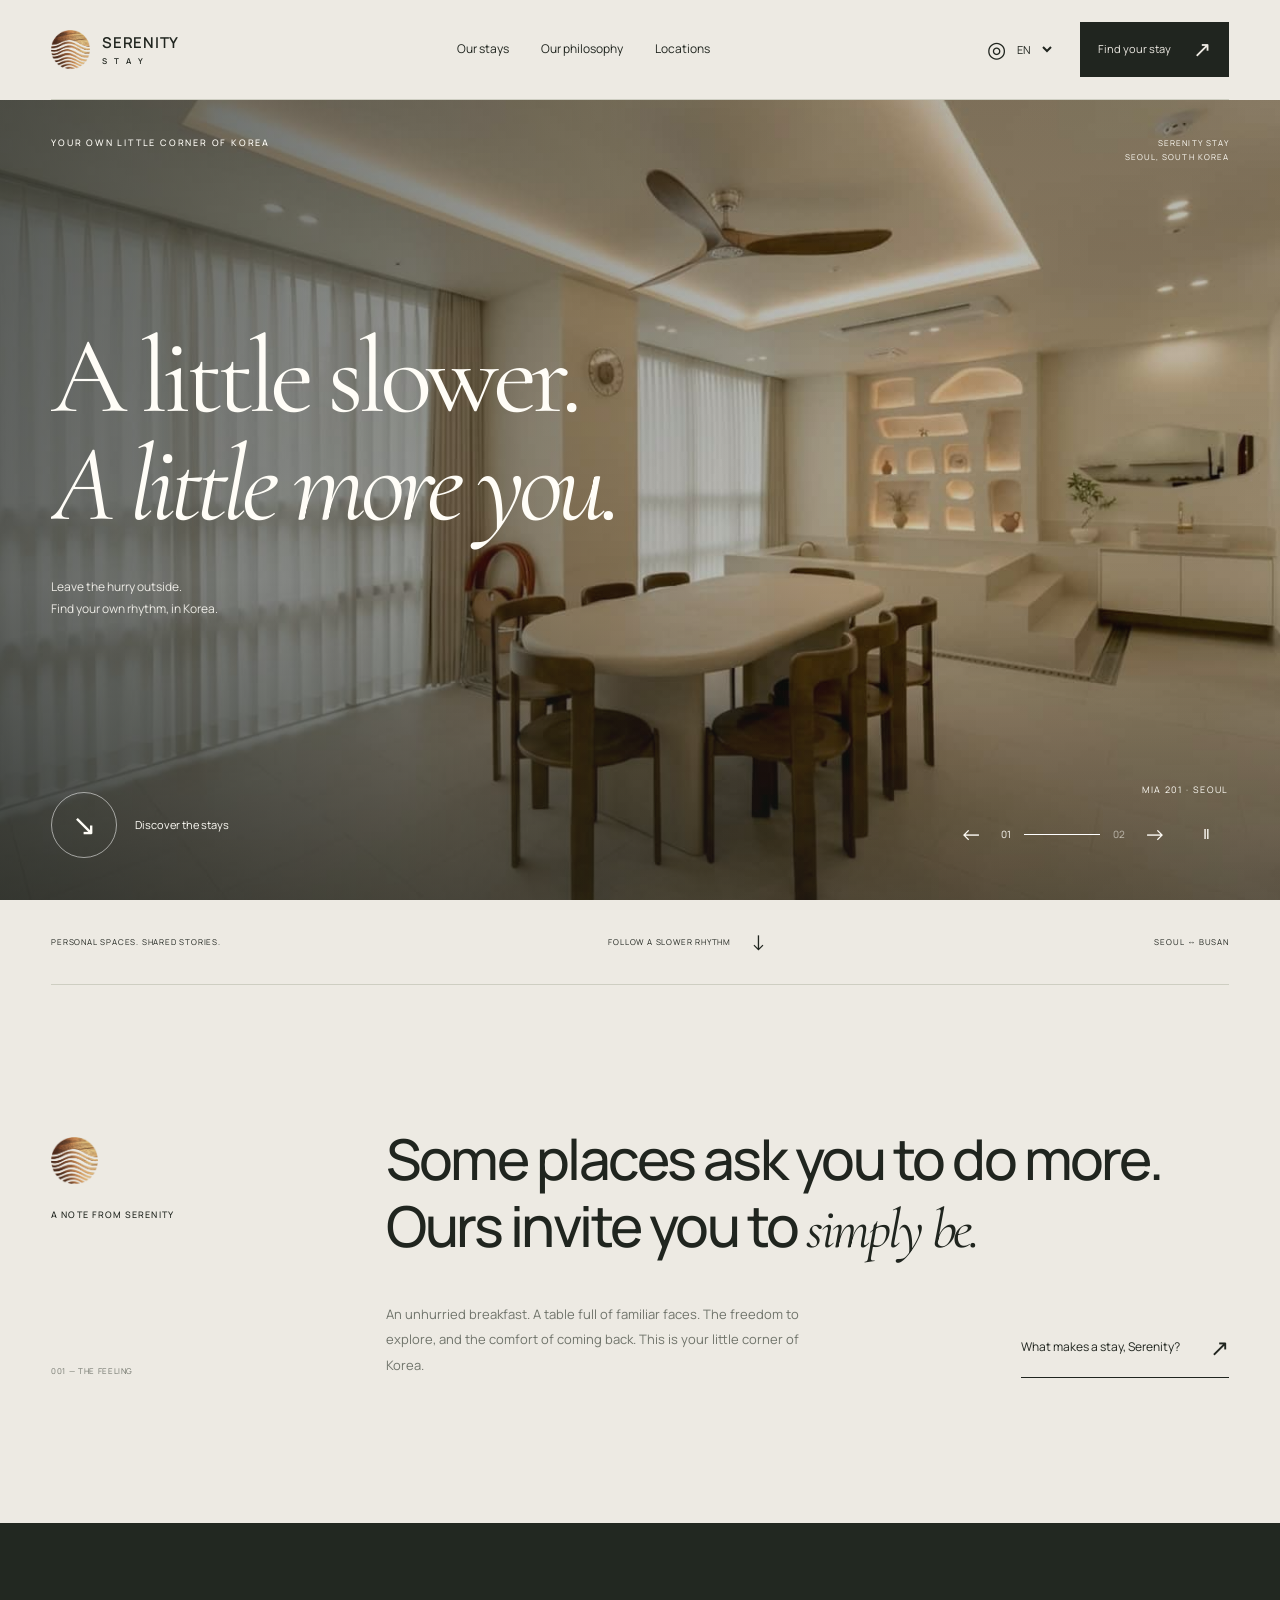
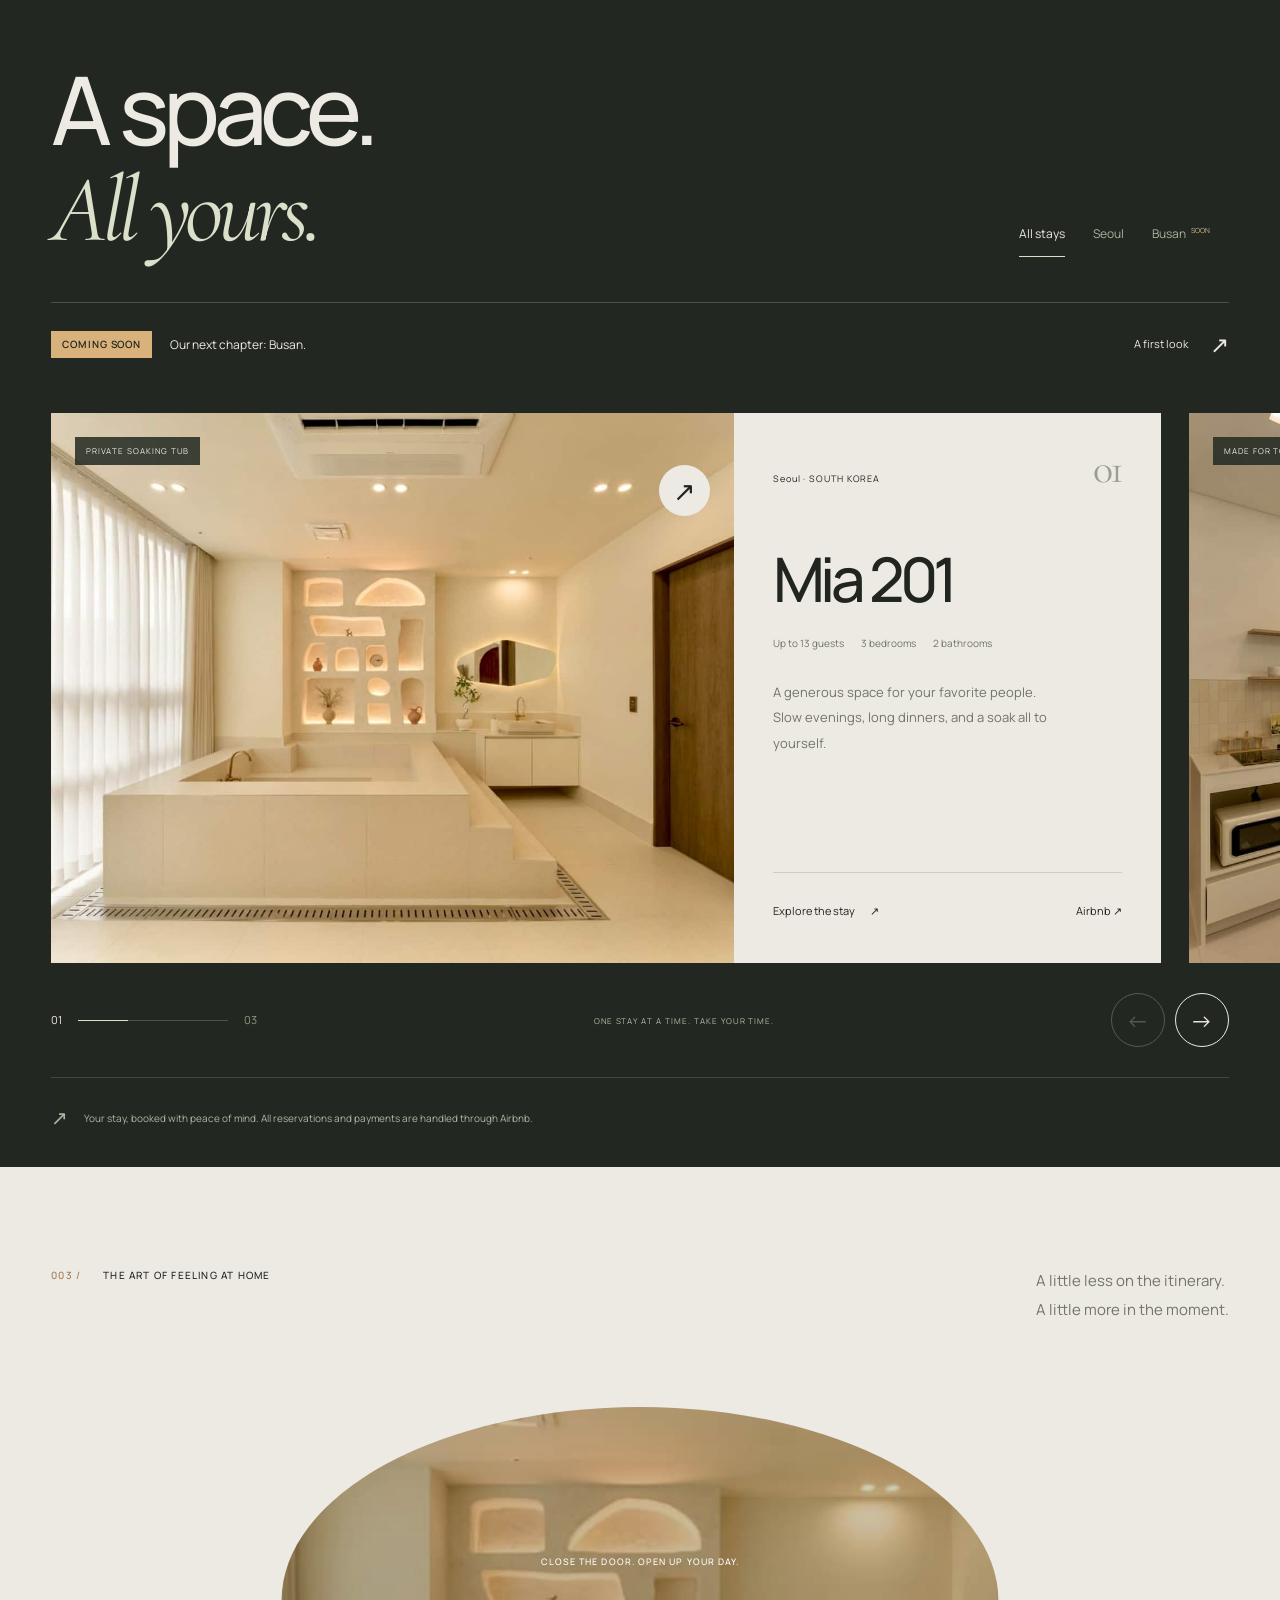
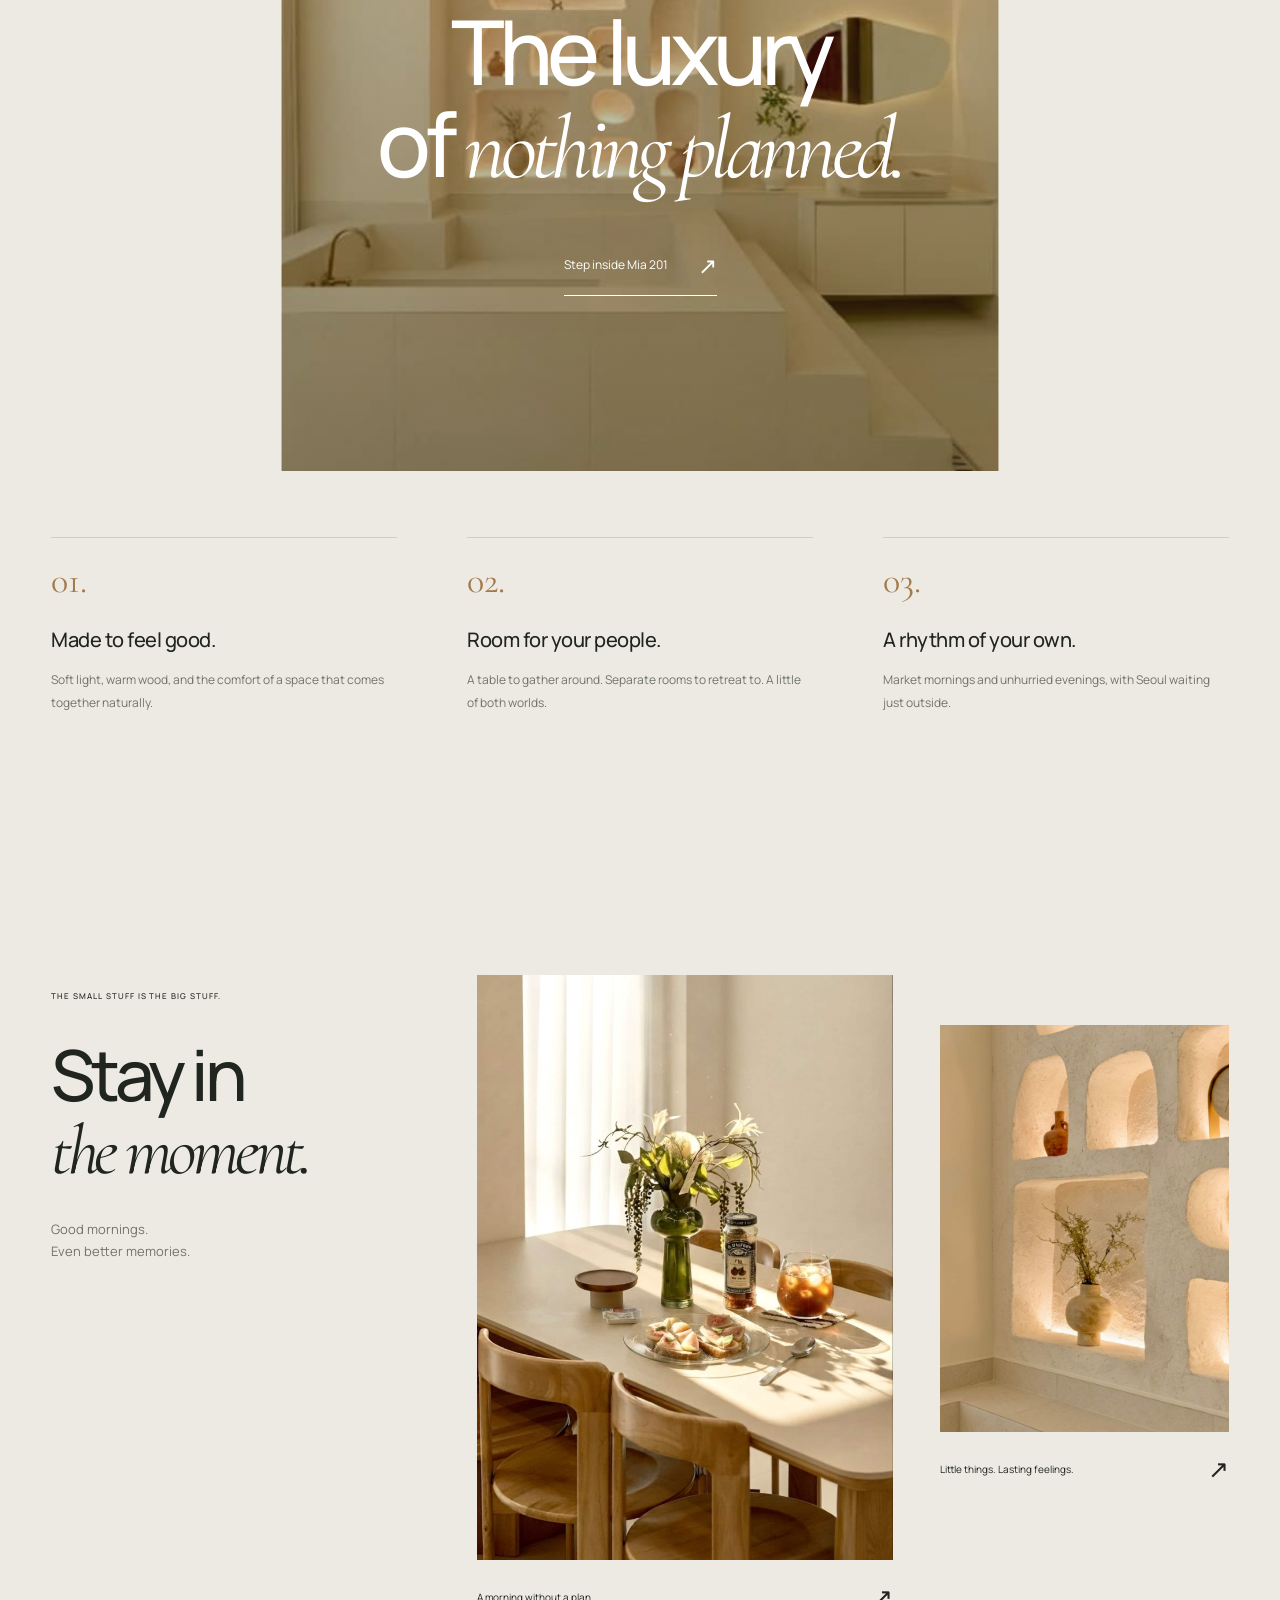
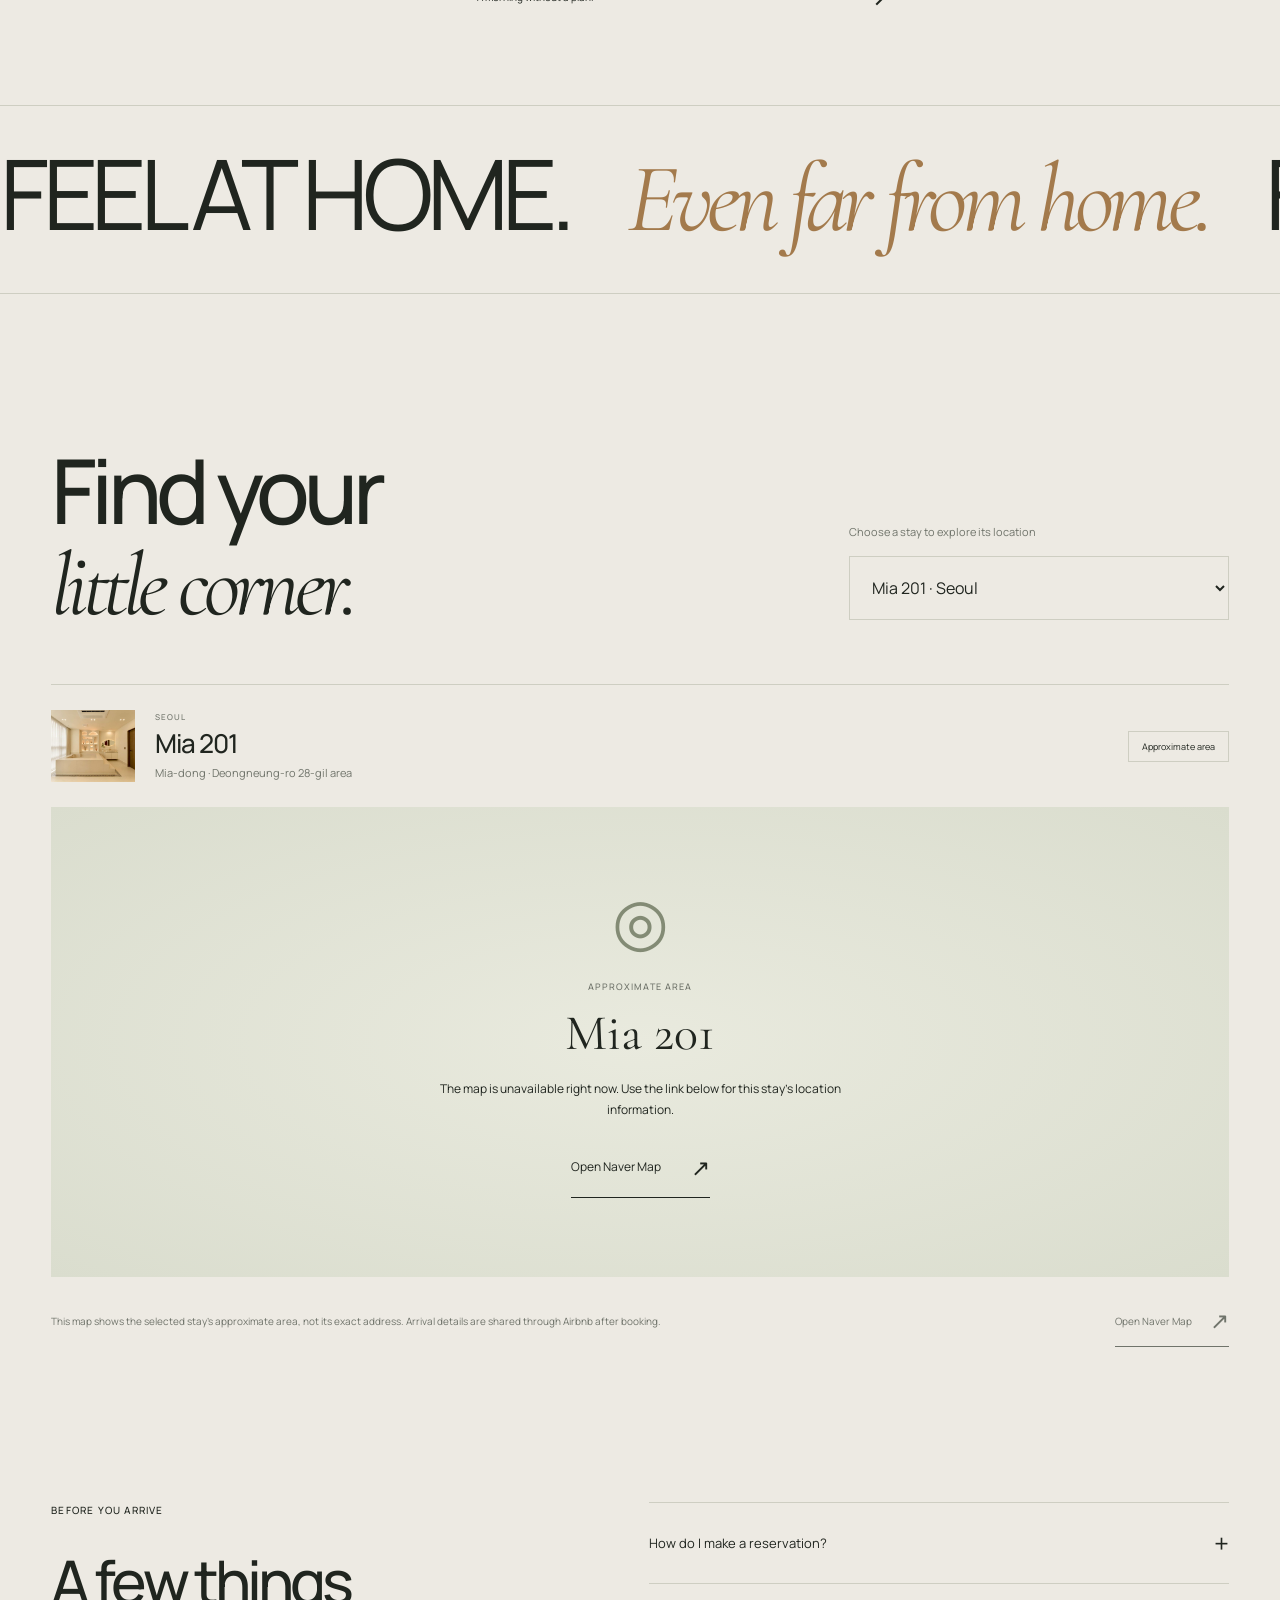
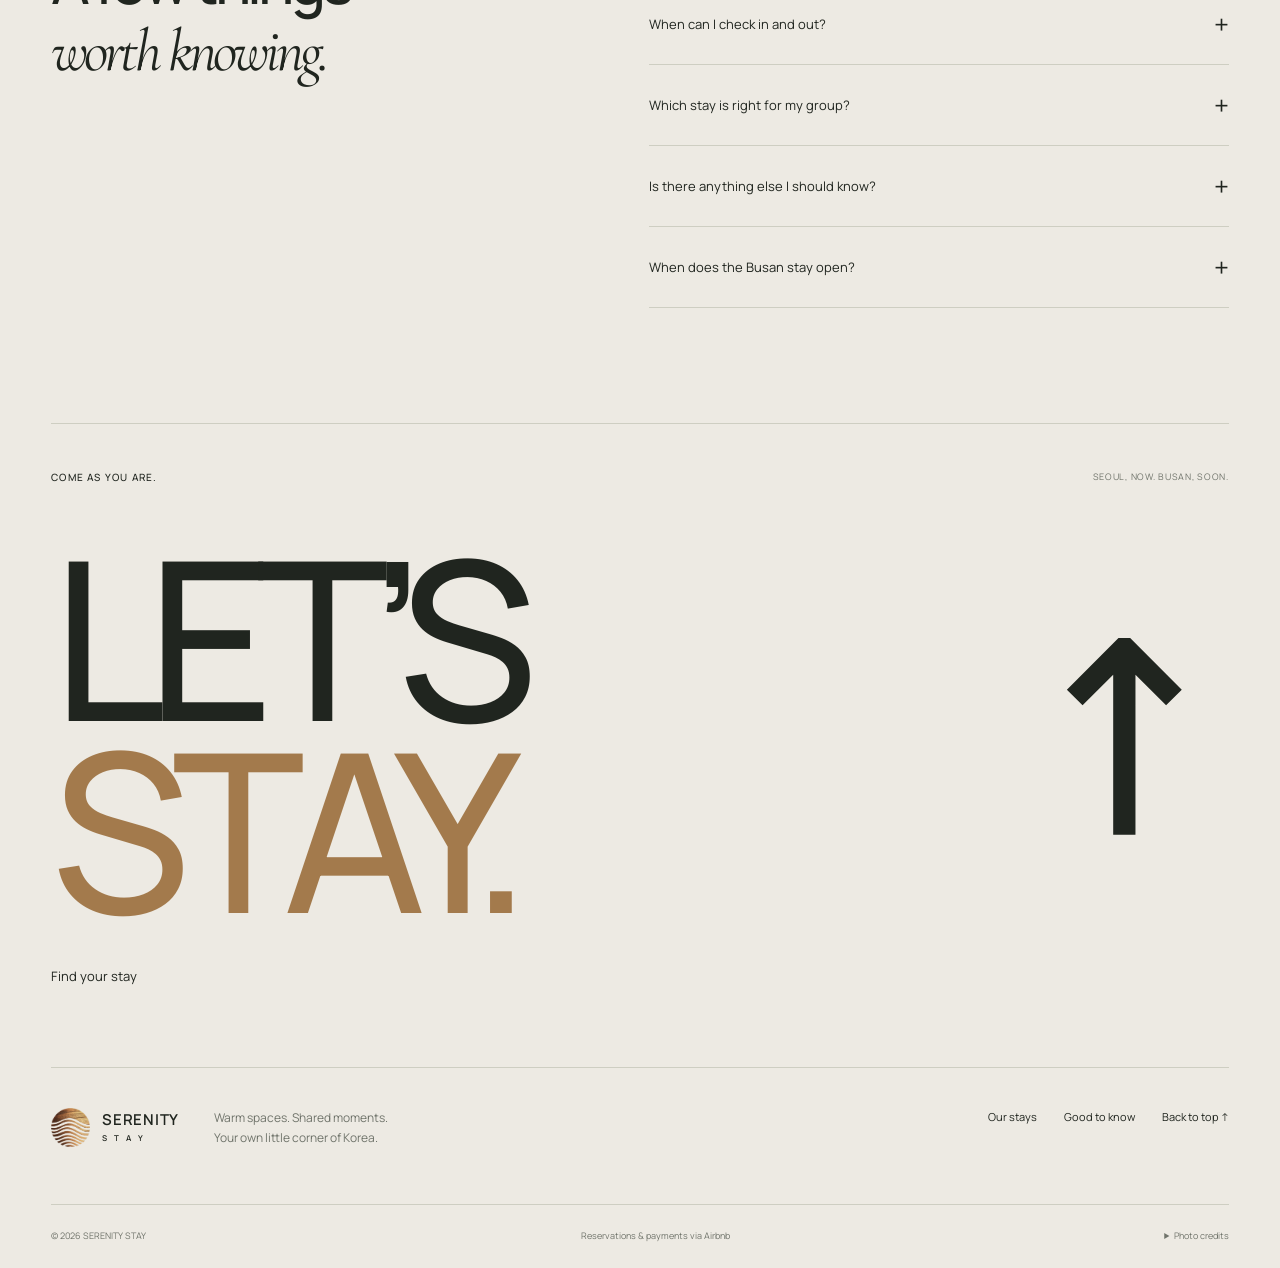
==== commit ddf5510c: "지도" ====
--- a/sample-02-serenity/index.html
+++ b/sample-02-serenity/index.html
@@ -11,10 +11,10 @@
   <meta property="og:type" content="website">
   <link rel="icon" type="image/png" href="assets/logo-wood.png">
   <link rel="stylesheet" href="assets/fonts.css">
-  <link rel="stylesheet" href="styles.css?v=4">
+  <link rel="stylesheet" href="styles.css?v=5.1">
   <link rel="preload" as="image" href="assets/mia-201-02.jpg" fetchpriority="high">
-  <script src="content.js?v=4" defer></script>
-  <script src="app.js?v=4" defer></script>
+  <script src="content.js?v=5.1" defer></script>
+  <script src="app.js?v=5.1" defer></script>
 </head>
 <body>
   <a class="skip-link" href="#main" data-i18n="skip">Skip to content</a>
--- a/sample-02-serenity/styles.css
+++ b/sample-02-serenity/styles.css
@@ -221,6 +221,10 @@
 .map-fallback>.eyebrow { font-size:9px; color:var(--muted); }
 .map-fallback h3 { font:400 50px/1.1 var(--serif); margin-top:12px; }
 .map-fallback>p:not(.eyebrow) { font-size:12px; margin:18px 0; max-width:430px; }
+.map-fallback.is-coming-soon { background:var(--dark); color:var(--paper); }
+.map-fallback.is-coming-soon>.eyebrow { color:var(--cream); }
+.map-fallback.is-coming-soon .map-symbol { color:#cfaa78; }
+.map-fallback.is-coming-soon h3 { font-size:clamp(44px,6vw,76px); }
 .map-caption { display:flex; justify-content:space-between; align-items:center; gap:30px; padding-top:19px; font-size:10px; color:var(--muted); }
 .map-caption>.text-link { flex-shrink:0; font-size:10px; gap:18px; padding-block:5px; }
 .map-caption>p { max-width:780px; }
